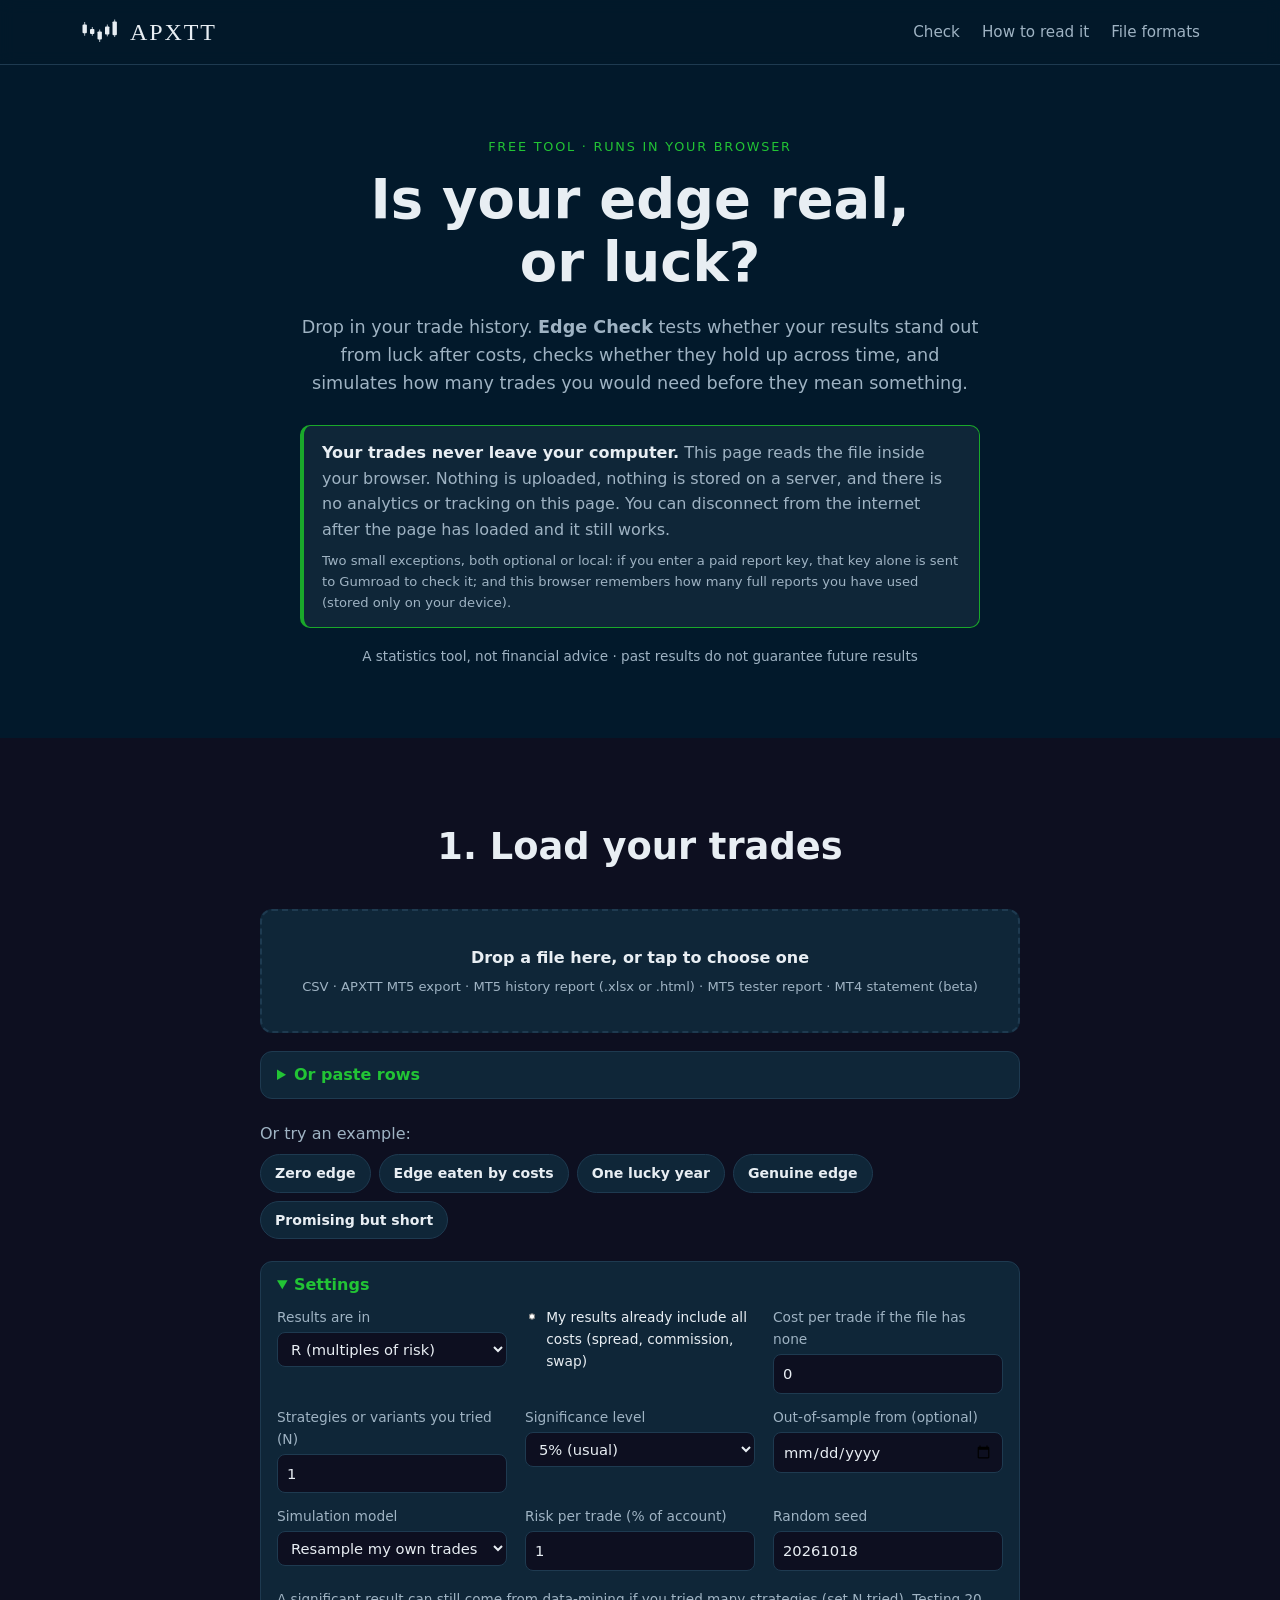
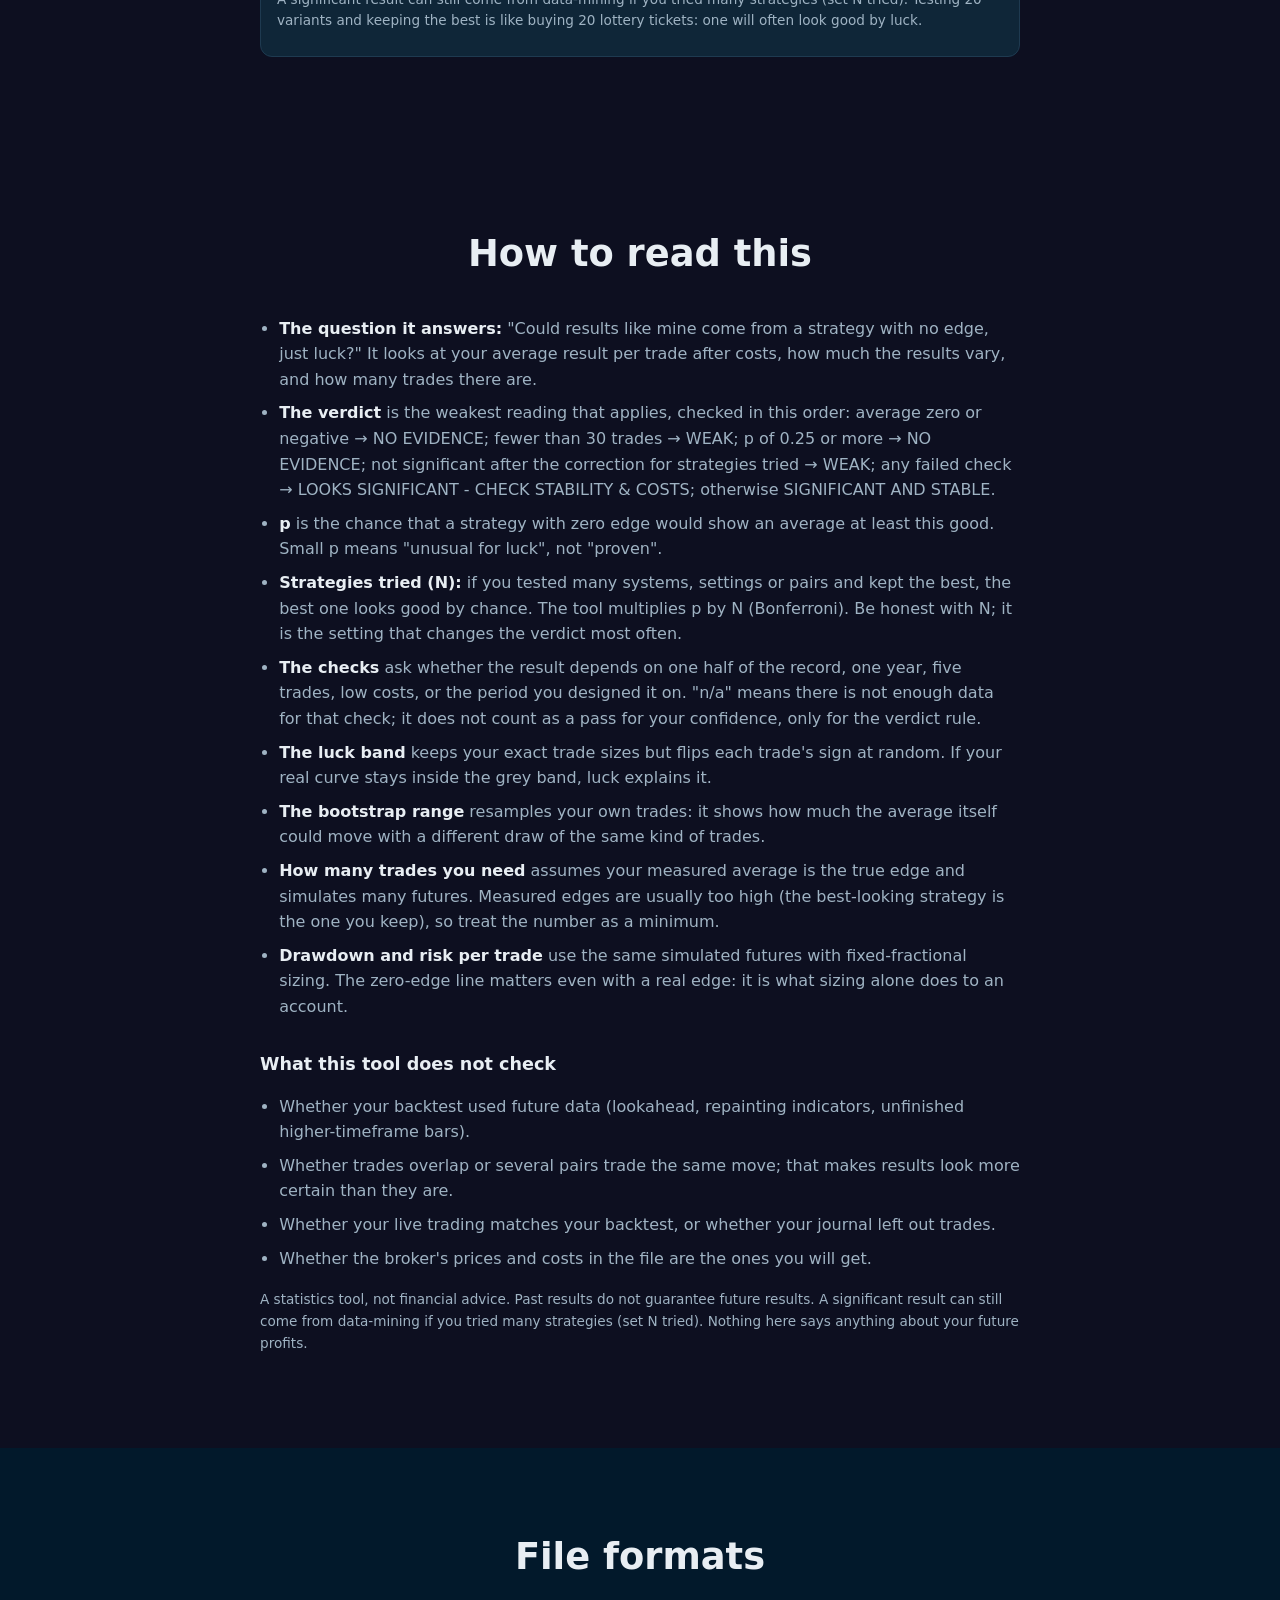
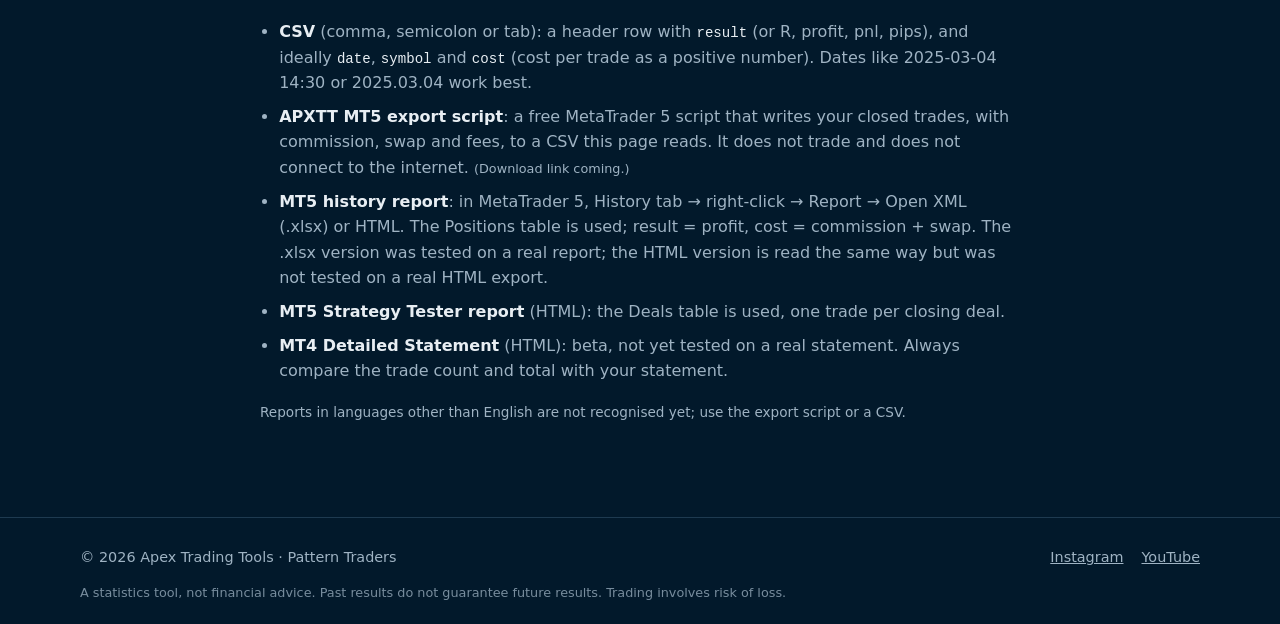
==== edge-check.html @ 0b35ae96 "Edge Check page (launch phase: free + email) Co-Authored-By: Claude Opus 5.5 <noreply@anthropic.com>" ====
<!doctype html>
<html lang="en">
<head>
<meta charset="utf-8">
<meta name="viewport" content="width=device-width, initial-scale=1">
<title>Edge Check: is your trading edge real, or luck? (free, runs in your browser) | APXTT</title>
<meta name="description" content="Drop your MT5/MT4 trade history or a CSV. Edge Check tests whether your results stand out from luck, checks stability and costs, and simulates how many trades you need. Runs in your browser; nothing is uploaded.">
<meta property="og:type" content="website">
<meta property="og:title" content="Is your edge real, or luck?">
<meta property="og:description" content="Free statistics check for your trade history. Runs in your browser; nothing is uploaded.">
<meta property="og:url" content="https://smatyi111.github.io/apextradingtools/edge-check.html">
<link rel="stylesheet" href="styles.css?v=20261018a">
</head>
<body>

<header class="nav">
  <div class="wrap nav-inner">
    <a class="brand" href="index.html" aria-label="APXTT home">
      <svg class="brand-mark" viewBox="0 0 64 40" aria-hidden="true">
        <g fill="currentColor">
          <rect x="4" y="8" width="7" height="14" rx="1.5"/><rect x="7" y="4" width="1.2" height="22"/>
          <rect x="16" y="15" width="7" height="8" rx="1.5"/><rect x="19" y="12" width="1.2" height="14"/>
          <rect x="28" y="19" width="7" height="13" rx="1.5"/><rect x="31" y="16" width="1.2" height="20"/>
          <rect x="40" y="11" width="7" height="13" rx="1.5"/><rect x="43" y="8" width="1.2" height="19"/>
          <rect x="52" y="3" width="7" height="22" rx="1.5"/><rect x="55" y="0" width="1.2" height="28"/>
        </g>
      </svg>
      <span class="brand-text">APXTT</span>
    </a>
    <nav>
      <a href="#check">Check</a>
      <a href="#read">How to read it</a>
      <a href="#formats">File formats</a>
    </nav>
  </div>
</header>

<main>
<section class="hero ec-hero">
  <div class="wrap hero-inner">
    <p class="eyebrow">Free tool &middot; runs in your browser</p>
    <h1>Is your edge real,<br>or luck?</h1>
    <p class="lead">Drop in your trade history. <strong>Edge Check</strong> tests whether your results stand out from luck after
      costs, checks whether they hold up across time, and simulates how many trades you would need before they mean something.</p>
    <div class="ec-privacy" role="note">
      <strong>Your trades never leave your computer.</strong> This page reads the file inside your browser. Nothing is
      uploaded, nothing is stored on a server, and there is no analytics or tracking on this page. You can disconnect from
      the internet after the page has loaded and it still works.
      <span class="ec-privacy-small">Two small exceptions, both optional or local: if you enter a paid report key, that key alone is
      sent to Gumroad to check it; and this browser remembers how many full reports you have used (stored only on your device).</span>
    </div>
    <p class="fine">A statistics tool, not financial advice &middot; past results do not guarantee future results</p>
  </div>
</section>

<section id="check" class="section">
  <div class="wrap narrow">
    <h2>1. Load your trades</h2>
    <label id="ec-drop" class="ec-drop" for="ec-file">
      <input id="ec-file" type="file" accept=".csv,.txt,.htm,.html,.xlsx,text/csv,text/html">
      <span class="ec-drop-main">Drop a file here, or tap to choose one</span>
      <span class="ec-drop-sub">CSV &middot; APXTT MT5 export &middot; MT5 history report (.xlsx or .html) &middot; MT5 tester report &middot; MT4 statement (beta)</span>
    </label>
    <details class="tech ec-paste-box">
      <summary>Or paste rows</summary>
      <p class="fine">Header row with at least a result column, for example <code>date,symbol,result,cost</code>. One trade per line.</p>
      <textarea id="ec-paste" rows="6" spellcheck="false" placeholder="date,symbol,result,cost&#10;2025-03-04 10:15,EURUSD,1.8,0.05&#10;2025-03-05 14:02,GBPUSD,-1,0.05"></textarea>
      <p><button type="button" id="ec-paste-go" class="btn btn-ghost">Check pasted rows</button></p>
    </details>
    <p class="ec-or">Or try an example:</p>
    <div id="ec-examples" class="ec-examples"></div>
    <p id="ec-ex-blurb" class="fine"></p>
    <p id="ec-load-msg" class="ec-load-msg" role="status"></p>

    <details class="tech ec-settings" open>
      <summary>Settings</summary>
      <div class="ec-grid">
        <label>Results are in
          <select id="ec-unit"><option value="R">R (multiples of risk)</option><option value="money">account currency</option><option value="pips">pips</option></select></label>
        <label class="ec-check"><input type="checkbox" id="ec-incl"> My results already include all costs (spread, commission, swap)</label>
        <label>Cost per trade if the file has none
          <input id="ec-defcost" type="number" step="any" value="0"></label>
        <label>Strategies or variants you tried (N)
          <input id="ec-ntried" type="number" min="1" step="1" value="1"></label>
        <label>Significance level
          <select id="ec-alpha"><option value="0.05">5% (usual)</option><option value="0.01">1% (strict)</option><option value="0.1">10% (loose)</option></select></label>
        <label>Out-of-sample from (optional)
          <input id="ec-oos" type="date"></label>
        <label>Simulation model
          <select id="ec-model"><option value="empirical">Resample my own trades</option><option value="normal">Normal (average and spread)</option><option value="winloss">Fixed win / loss sizes</option></select></label>
        <label>Risk per trade (% of account)
          <input id="ec-risk" type="number" min="0.05" max="10" step="0.05" value="1"></label>
        <label>Random seed
          <input id="ec-seed" type="number" min="0" step="1" value="20261018"></label>
      </div>
      <p class="fine">A significant result can still come from data-mining if you tried many strategies (set N tried).
        Testing 20 variants and keeping the best is like buying 20 lottery tickets: one will often look good by luck.</p>
    </details>
  </div>
</section>

<section id="ec-results" class="section section-alt" hidden>
  <div class="wrap narrow">
    <h2>2. The result</h2>
    <div id="ec-verdict" class="ec-verdict" aria-live="polite"></div>
    <div class="table-wrap"><table class="compare ec-stats"><tbody id="ec-stats"></tbody></table></div>

    <h3>Checks</h3>
    <ul id="ec-checks" class="ec-checks"></ul>

    <h3>Luck band: your trades vs the same trades with no edge</h3>
    <div class="ec-canvas"><canvas id="ec-band" role="img" aria-label="Your cumulative result compared with random-sign versions of the same trades"></canvas></div>
    <p id="ec-band-note" class="fine"></p>
    <p id="ec-seed-out" class="fine"></p>

    <h2 class="ec-h2-sub">3. What it would take</h2>
    <div id="ec-lock" class="ec-lock" hidden></div>
    <div id="ec-full" hidden>
      <p id="ec-quota" class="fine"></p>
      <h3>How many trades you need</h3>
      <div id="ec-fwd"></div>
      <h3>Edge or no edge, don't get blown up</h3>
      <p class="fine">Manage your risk based on real structure: the same simulated futures, now as an account balance.</p>
      <div id="ec-risk-out"></div>
    </div>
  </div>
</section>

<section id="read" class="section">
  <div class="wrap narrow">
    <h2>How to read this</h2>
    <ul class="steps">
      <li><strong>The question it answers:</strong> "Could results like mine come from a strategy with no edge, just luck?" It looks at your
        average result per trade after costs, how much the results vary, and how many trades there are.</li>
      <li><strong>The verdict</strong> is the weakest reading that applies, checked in this order: average zero or negative &rarr; NO EVIDENCE;
        fewer than 30 trades &rarr; WEAK; p of 0.25 or more &rarr; NO EVIDENCE; not significant after the correction for strategies tried &rarr; WEAK;
        any failed check &rarr; LOOKS SIGNIFICANT - CHECK STABILITY &amp; COSTS; otherwise SIGNIFICANT AND STABLE.</li>
      <li><strong>p</strong> is the chance that a strategy with zero edge would show an average at least this good. Small p means "unusual for luck", not "proven".</li>
      <li><strong>Strategies tried (N):</strong> if you tested many systems, settings or pairs and kept the best, the best one looks good by chance.
        The tool multiplies p by N (Bonferroni). Be honest with N; it is the setting that changes the verdict most often.</li>
      <li><strong>The checks</strong> ask whether the result depends on one half of the record, one year, five trades, low costs, or the period you designed it on.
        "n/a" means there is not enough data for that check; it does not count as a pass for your confidence, only for the verdict rule.</li>
      <li><strong>The luck band</strong> keeps your exact trade sizes but flips each trade's sign at random. If your real curve stays inside the grey band, luck explains it.</li>
      <li><strong>The bootstrap range</strong> resamples your own trades: it shows how much the average itself could move with a different draw of the same kind of trades.</li>
      <li><strong>How many trades you need</strong> assumes your measured average is the true edge and simulates many futures. Measured edges are usually
        too high (the best-looking strategy is the one you keep), so treat the number as a minimum.</li>
      <li><strong>Drawdown and risk per trade</strong> use the same simulated futures with fixed-fractional sizing. The zero-edge line matters even with a real
        edge: it is what sizing alone does to an account.</li>
    </ul>
    <h3>What this tool does not check</h3>
    <ul class="steps">
      <li>Whether your backtest used future data (lookahead, repainting indicators, unfinished higher-timeframe bars).</li>
      <li>Whether trades overlap or several pairs trade the same move; that makes results look more certain than they are.</li>
      <li>Whether your live trading matches your backtest, or whether your journal left out trades.</li>
      <li>Whether the broker's prices and costs in the file are the ones you will get.</li>
    </ul>
    <p class="fine">A statistics tool, not financial advice. Past results do not guarantee future results. A significant result can still come from data-mining
      if you tried many strategies (set N tried). Nothing here says anything about your future profits.</p>
  </div>
</section>

<section id="formats" class="section section-alt">
  <div class="wrap narrow">
    <h2>File formats</h2>
    <ul class="steps">
      <li><strong>CSV</strong> (comma, semicolon or tab): a header row with <code>result</code> (or R, profit, pnl, pips), and ideally <code>date</code>, <code>symbol</code> and
        <code>cost</code> (cost per trade as a positive number). Dates like 2025-03-04 14:30 or 2025.03.04 work best.</li>
      <li><strong>APXTT MT5 export script</strong>: a free MetaTrader 5 script that writes your closed trades, with commission, swap and fees, to a CSV this page reads.
        It does not trade and does not connect to the internet. <span class="live-sub">(Download link coming.)</span></li>
      <li><strong>MT5 history report</strong>: in MetaTrader 5, History tab &rarr; right-click &rarr; Report &rarr; Open XML (.xlsx) or HTML. The Positions table is used;
        result = profit, cost = commission + swap. The .xlsx version was tested on a real report; the HTML version is read the same way but was not tested on a real HTML export.</li>
      <li><strong>MT5 Strategy Tester report</strong> (HTML): the Deals table is used, one trade per closing deal.</li>
      <li><strong>MT4 Detailed Statement</strong> (HTML): beta, not yet tested on a real statement. Always compare the trade count and total with your statement.</li>
    </ul>
    <p class="fine">Reports in languages other than English are not recognised yet; use the export script or a CSV.</p>
  </div>
</section>
</main>

<footer class="footer">
  <div class="wrap footer-inner">
    <span>&copy; 2026 Apex Trading Tools &middot; Pattern Traders</span>
    <span class="social">
      <a href="https://www.instagram.com/apextradingtools/" rel="noopener">Instagram</a>
      <a href="https://www.youtube.com/@ApexTradingTools" rel="noopener">YouTube</a>
    </span>
  </div>
  <p class="wrap disclaimer">A statistics tool, not financial advice. Past results do not guarantee future results. Trading involves risk of loss.</p>
</footer>
<script src="js/edge-check-examples.js?v=20261018a"></script>
<script src="js/edge-check.js?v=20261018a"></script>
</body>
</html>
---- styles.css ----
/* Brand colours taken from the 2024 apextradingtools.com page */
:root {
  --navy: #02192b;
  --ink: #0d0f20;
  --panel: #0f2638;
  --line: #1e3a50;
  --green: #1aa82a;
  --green-hi: #22c435;
  --red: #c0392b;
  --text: #e8eef3;
  --muted: #9fb3c3;
  --radius: 12px;
}

* { box-sizing: border-box; }
html { scroll-behavior: smooth; }
body {
  margin: 0;
  font-family: "Inter", "Segoe UI", Roboto, system-ui, sans-serif;
  background: var(--ink);
  color: var(--text);
  line-height: 1.6;
}
img { max-width: 100%; height: auto; display: block; }
a { color: var(--green-hi); }

.wrap { width: min(1120px, 92vw); margin: 0 auto; }
.narrow { width: min(760px, 92vw); }

/* nav */
.nav {
  position: sticky; top: 0; z-index: 10;
  background: rgba(2, 25, 43, 0.92);
  backdrop-filter: blur(8px);
  border-bottom: 1px solid var(--line);
}
.nav-inner { display: flex; align-items: center; justify-content: space-between; height: 64px; }
.brand { display: flex; align-items: center; gap: 10px; color: var(--text); text-decoration: none; }
.brand-mark { width: 40px; height: 26px; color: var(--text); }
.brand-text { font-family: Georgia, "Times New Roman", serif; font-size: 1.5rem; letter-spacing: 0.08em; }
.nav nav { display: flex; gap: 22px; }
.nav nav a { color: var(--muted); text-decoration: none; font-size: 0.95rem; }
.nav nav a:hover { color: var(--text); }

/* hero */
.hero {
  background: var(--navy);
  padding: 72px 0 0;
  text-align: center;
  overflow: hidden;
}
.eyebrow { color: var(--green-hi); letter-spacing: 0.14em; text-transform: uppercase; font-size: 0.8rem; margin: 0 0 12px; }
h1 { font-size: clamp(2rem, 5vw, 3.4rem); line-height: 1.15; margin: 0 0 18px; }
.lead { color: var(--muted); font-size: 1.1rem; max-width: 680px; margin: 0 auto 28px; }
.cta-row { display: flex; gap: 14px; justify-content: center; flex-wrap: wrap; }
.fine { color: var(--muted); font-size: 0.85rem; margin-top: 18px; }
.hero-img { margin: 40px auto 0; width: min(1400px, 100%); }

/* buttons */
.btn {
  display: inline-block; padding: 12px 24px; border-radius: 999px;
  font-weight: 600; text-decoration: none; transition: transform .15s, background .15s;
}
.btn:hover { transform: translateY(-1px); }
.btn-green { background: var(--green); color: #fff; }
.btn-green:hover { background: var(--green-hi); }
.btn-ghost { border: 1px solid var(--green); color: var(--text); }
.btn-ghost:hover { background: rgba(26, 168, 42, 0.12); }

/* sections */
.section { padding: 80px 0; }
.section-alt { background: var(--navy); }
h2 { font-size: clamp(1.6rem, 3.5vw, 2.3rem); margin: 0 0 32px; text-align: center; }
.section p { color: var(--muted); }

/* product cards */
.cards { display: grid; grid-template-columns: repeat(auto-fit, minmax(280px, 1fr)); gap: 24px; }
.card {
  background: var(--panel); border: 1px solid var(--line); border-radius: var(--radius);
  overflow: hidden; display: flex; flex-direction: column;
}
.card img { aspect-ratio: 1 / 1; object-fit: cover; }
.card-body { padding: 22px; display: flex; flex-direction: column; gap: 6px; flex: 1; }
.card-body h3 { margin: 0; font-size: 1.25rem; }
.card-body p { margin: 0; }
.card-body .btn { margin-top: auto; align-self: flex-start; }
.price { font-size: 1.6rem; font-weight: 700; color: var(--text) !important; margin: 10px 0 14px !important; }
.price span { font-size: 0.9rem; font-weight: 400; color: var(--muted); }
.card-featured { border-color: var(--green); box-shadow: 0 0 0 1px var(--green), 0 20px 40px rgba(0, 0, 0, 0.35); }

/* comparison table */
.table-wrap { overflow-x: auto; }
.compare { width: 100%; border-collapse: collapse; background: var(--panel); border-radius: var(--radius); overflow: hidden; }
.compare th, .compare td { padding: 14px 18px; border-bottom: 1px solid var(--line); text-align: center; }
.compare th[scope="row"] { text-align: left; font-weight: 400; color: var(--text); }
.compare thead th { background: #13344a; font-size: 1rem; }
.compare .yes { color: var(--green-hi); font-weight: 700; }
.compare .no { color: var(--red); }
.compare .price-row th, .compare .price-row td { font-weight: 700; border-bottom: 0; }

/* requirements + setup */
.req { font-size: 0.85rem; border-left: 3px solid var(--green); padding-left: 10px; margin-top: 8px !important; }
.req a { color: var(--green-hi); }
#setup h3 { margin: 28px 0 8px; font-size: 1.1rem; }
.steps { color: var(--muted); padding-left: 1.2rem; }
.steps li { margin-bottom: 8px; }
.steps strong { color: var(--text); }

/* video */
.video { position: relative; aspect-ratio: 16 / 9; border-radius: var(--radius); overflow: hidden; border: 1px solid var(--line); }
.video iframe { position: absolute; inset: 0; width: 100%; height: 100%; border: 0; }

/* footer */
.footer { background: var(--navy); border-top: 1px solid var(--line); padding: 28px 0 20px; color: var(--muted); font-size: 0.9rem; }
.footer-inner { display: flex; justify-content: space-between; flex-wrap: wrap; gap: 12px; }
.social { display: flex; gap: 18px; }
.social a { color: var(--muted); }
.disclaimer { font-size: 0.8rem; opacity: 0.75; margin-top: 14px; }

/* short sections read better centred; long text stays left-aligned */
#contact .wrap { text-align: center; }

@media (max-width: 640px) {
  .footer-inner { flex-direction: column; align-items: center; text-align: center; }
  .disclaimer { text-align: center; }
  .nav-inner { flex-direction: column; height: auto; padding: 10px 0 8px; gap: 6px; }
  .nav nav { gap: 16px; flex-wrap: wrap; justify-content: center; }
  .nav nav a { white-space: nowrap; font-size: 0.9rem; }
  .nav nav a:nth-child(n+4) { display: none; }
  .section { padding: 56px 0; }
}

/* ---------------------------------------------------------------- NFP replay (news-volatility.html) */
.rp { margin: 40px auto 0; width: min(920px, 94vw); text-align: left; }
.rp-head { display: flex; justify-content: space-between; align-items: center; gap: 8px 10px; flex-wrap: wrap; margin-bottom: 8px; font-size: 0.82rem; }
.rp-tag { color: var(--text); border: 1px solid var(--line); background: var(--ink); border-radius: 999px; padding: 3px 12px; }
.rp-sym { color: var(--muted); letter-spacing: 0.06em; }
.rp-stage { position: relative; aspect-ratio: 16 / 9; background: var(--navy); border: 1px solid var(--line); border-radius: var(--radius); overflow: hidden; }
.rp-stage canvas { position: absolute; inset: 0; width: 100%; height: 100%; display: none; }
.rp-fallback { width: 100%; height: 100%; object-fit: contain; }
.rp-ready .rp-stage canvas { display: block; }
.rp-ready .rp-fallback { visibility: hidden; }
.rp-clock, .rp-badge, .rp-card { display: none; }
.rp-ready .rp-clock, .rp-ready .rp-badge, .rp-ready .rp-card { display: block; }
.rp-clock { position: absolute; top: 12px; left: 12px; font-size: 0.85rem; color: var(--muted); background: rgba(13, 15, 32, 0.8);
  border: 1px solid var(--line); border-radius: 8px; padding: 4px 10px; font-variant-numeric: tabular-nums; white-space: nowrap; }
.rp-clock b { color: var(--text); font-size: 1.15rem; margin: 0 4px; }
.rp-badge { position: absolute; top: 12px; right: 12px; font-weight: 700; font-size: 0.95rem; padding: 6px 14px; border-radius: 999px;
  border: 1.5px solid #f5a623; color: #f5a623; background: rgba(13, 15, 32, 0.85); font-variant-numeric: tabular-nums; white-space: nowrap; }
.rp-badge.now { background: #f5a623; color: var(--ink); animation: rp-pulse 0.9s ease-in-out infinite; }
.rp-badge.post { opacity: 0.85; }
@keyframes rp-pulse { 0%, 100% { box-shadow: 0 0 0 0 rgba(245, 166, 35, 0.7); transform: scale(1); }
  50% { box-shadow: 0 0 0 10px rgba(245, 166, 35, 0); transform: scale(1.06); } }
.rp-card { position: absolute; left: 50%; top: 10px; transform: translate(-50%, -10px); opacity: 0; transition: opacity .6s, transform .6s;
  background: rgba(2, 25, 43, 0.97); border: 1px solid var(--green); border-radius: 12px; padding: 10px 18px; text-align: center;
  box-shadow: 0 12px 30px rgba(0, 0, 0, 0.45); pointer-events: none; width: max-content; max-width: 92%; }
.rp-card.show { opacity: 1; transform: translate(-50%, 0); }
.rp-clock, .rp-badge { transition: opacity .4s; }
@media (max-width: 640px) { .rp-done .rp-clock, .rp-done .rp-badge { opacity: 0; } }
.rp-card strong { display: block; font-size: 1.05rem; color: var(--text); }
.rp-card span { display: block; font-size: 0.85rem; color: var(--green-hi); }
.rp-controls { display: none; align-items: center; gap: 8px; margin-top: 10px; }
.rp-ready .rp-controls { display: flex; }
.rp-controls button { font: inherit; font-size: 0.85rem; font-weight: 600; color: var(--text); background: var(--panel);
  border: 1px solid var(--line); border-radius: 999px; padding: 6px 14px; cursor: pointer; min-width: 64px; }
.rp-controls button:hover { border-color: var(--green); }
.rp-controls button:focus-visible { outline: 2px solid var(--green-hi); outline-offset: 2px; }
.rp-progress { flex: 1; height: 3px; background: var(--line); border-radius: 2px; overflow: hidden; }
.rp-progress i { display: block; height: 100%; background: var(--green); transform-origin: left; transform: scaleX(0); }
.rp-panel { display: none; margin-top: 10px; background: var(--navy); border: 1px solid var(--green); padding: 10px 12px 8px;
  font-family: "Segoe UI", system-ui, sans-serif; font-size: 0.8rem; line-height: 1.35; }
.rp-ready .rp-panel { display: block; }
.rp-panel p { margin: 0; white-space: pre-wrap; color: var(--text); }
.rp-panel .pl-1 { color: var(--green-hi); font-weight: 600; }
.rp-panel .pl-3, .rp-panel .pl-5, .rp-panel .pl-s { color: var(--muted); }
.rp-panel .pl-s { font-size: 0.72rem; }
.rp-panel .pl-4 { font-weight: 600; margin: 2px 0; }
.rp-panel .pl-4.red { color: #ff5a4f; }
.rp-panel .pl-4.amber { color: #f5a623; }
.rp-panel .pl-5 { margin-bottom: 6px; }
.pl-hist { display: flex; align-items: flex-end; gap: 2px; height: 40px; margin-top: 8px; }
.pl-hist i { flex: 1; background: var(--green); height: 10%; transition: height .4s; }
.pl-hist i.ev { background: #f5a623; }
.rp figcaption { color: var(--muted); font-size: 0.8rem; margin-top: 10px; }
.reel { display: flex; flex-direction: column; align-items: center; padding: 36px 0 48px; }
.reel-video { width: min(300px, 70vw); height: auto; aspect-ratio: 9 / 16; border-radius: var(--radius); border: 1px solid var(--line); background: var(--ink); }
.reel .fine { max-width: 420px; }
@media (max-width: 640px) {
  .rp-stage { aspect-ratio: 1 / 1; }
  .rp-clock { top: 8px; left: 8px; font-size: 0.72rem; padding: 3px 7px; }
  .rp-clock b { font-size: 0.98rem; margin: 0 2px; }
  .rp-clock-day { display: none; }
  .rp-badge { top: 8px; right: 8px; font-size: 0.8rem; padding: 4px 10px; }
  .rp-card { top: 6px; left: 6px; right: 6px; width: auto; max-width: none; transform: translateY(-10px); padding: 8px 10px; }
  .rp-card.show { transform: none; }
  .rp-card strong { font-size: 0.9rem; }
  .rp-panel { font-size: 0.7rem; padding: 8px 9px 6px; }
  .rp-panel .pl-s { font-size: 0.64rem; }
}
@media (prefers-reduced-motion: reduce) {
  .rp-badge.now { animation: none; }
  .rp-card, .pl-hist i { transition: none; }
}

/* technical details (news-volatility.html) */
.tech { margin: 18px 0 8px; border: 1px solid var(--line); border-radius: var(--radius); padding: 10px 16px; background: var(--panel); }
.tech summary { cursor: pointer; font-weight: 600; color: var(--green-hi); }
.tech[open] summary { margin-bottom: 8px; }
.tech li { font-size: 0.92rem; }

/* ---------------------------------------------------------------- live scoreboard (news-volatility.html) */
.live-status { color: var(--text) !important; background: var(--panel); border: 1px solid var(--line); border-left: 3px solid var(--green);
  border-radius: 8px; padding: 12px 16px; }
.live-table th, .live-table td { padding: 10px 12px; font-variant-numeric: tabular-nums; }
.live-sub { color: var(--muted); font-size: 0.8rem; font-weight: 400; }
.live-ev { color: #f5a623; font-size: 0.75rem; text-transform: uppercase; letter-spacing: 0.04em; }
.live-select { font: inherit; color: var(--text); background: var(--panel); border: 1px solid var(--line); border-radius: 8px; padding: 6px 10px; margin-left: 8px; }
@media (max-width: 560px) { .live-table th, .live-table td { padding: 8px 6px; font-size: 0.85rem; } }

/* ---------------------------------------------------------------- Edge Check (edge-check.html) */
.ec-hero { padding-bottom: 56px; }
.ec-privacy { max-width: 680px; margin: 0 auto; text-align: left; background: var(--panel); border: 1px solid var(--green);
  border-left: 4px solid var(--green); border-radius: 10px; padding: 14px 18px; color: var(--muted); }
.ec-privacy strong { color: var(--text); }
.ec-drop { display: flex; flex-direction: column; align-items: center; gap: 6px; text-align: center; cursor: pointer;
  border: 2px dashed var(--line); border-radius: var(--radius); background: var(--panel); padding: 34px 16px; transition: border-color .15s, background .15s; }
.ec-drop:hover, .ec-drop.ec-over { border-color: var(--green); background: #12304a; }
.ec-drop input { position: absolute; width: 1px; height: 1px; opacity: 0; }
.ec-drop:focus-within { outline: 2px solid var(--green-hi); outline-offset: 2px; }
.ec-drop-main { font-weight: 600; color: var(--text); }
.ec-drop-sub { font-size: 0.82rem; color: var(--muted); }
.ec-paste-box textarea { width: 100%; font: 0.85rem/1.4 Consolas, "Courier New", monospace; color: var(--text); background: var(--ink);
  border: 1px solid var(--line); border-radius: 8px; padding: 10px; }
.ec-or { margin: 22px 0 8px; }
.ec-examples { display: flex; flex-wrap: wrap; gap: 8px; }
.ec-ex { font: inherit; font-size: 0.88rem; font-weight: 600; color: var(--text); background: var(--panel); border: 1px solid var(--line);
  border-radius: 999px; padding: 7px 14px; cursor: pointer; }
.ec-ex:hover { border-color: var(--green); }
.ec-ex[aria-pressed="true"] { background: var(--green); border-color: var(--green); color: #fff; }
.ec-ex:focus-visible, .ec-inline button:focus-visible { outline: 2px solid var(--green-hi); outline-offset: 2px; }
.ec-load-msg { color: var(--text) !important; overflow-wrap: anywhere; }
.ec-warn { color: #f5a623; font-size: 0.85rem; }
.ec-bad { color: #ff5a4f; }
.ec-settings { margin-top: 22px; }
.ec-grid { display: grid; grid-template-columns: repeat(auto-fit, minmax(220px, 1fr)); gap: 12px 18px; margin: 6px 0 4px; }
.ec-grid label { display: flex; flex-direction: column; gap: 4px; font-size: 0.86rem; color: var(--muted); }
.ec-grid input, .ec-grid select, .ec-inline input { font: inherit; font-size: 0.92rem; color: var(--text); background: var(--ink);
  border: 1px solid var(--line); border-radius: 8px; padding: 7px 9px; min-width: 0; }
.ec-grid label.ec-check { flex-direction: row; align-items: flex-start; gap: 8px; color: var(--text); }
.ec-grid label.ec-check input { margin-top: 4px; }
.ec-verdict { background: var(--panel); border: 1px solid var(--line); border-left: 6px solid var(--muted); border-radius: var(--radius); padding: 18px 20px; margin-bottom: 22px; }
.ec-verdict p { margin: 0 0 8px; color: var(--muted); }
.ec-verdict .ec-v-label { text-transform: uppercase; letter-spacing: 0.14em; font-size: 0.75rem; margin: 0; }
.ec-verdict .ec-v-word { font-size: clamp(1.35rem, 4.5vw, 2rem); font-weight: 800; line-height: 1.2; color: var(--text); margin: 4px 0 10px; overflow-wrap: anywhere; }
.ec-verdict .ec-v-reason { font-size: 0.88rem; margin: 0; }
.ec-v-no { border-left-color: #ff5a4f; } .ec-v-no .ec-v-word { color: #ff7b72; }
.ec-v-weak { border-left-color: #f5a623; } .ec-v-weak .ec-v-word { color: #f5a623; }
.ec-v-check { border-left-color: #f5d123; } .ec-v-check .ec-v-word { color: #f5d123; }
.ec-v-ok { border-left-color: var(--green-hi); } .ec-v-ok .ec-v-word { color: var(--green-hi); }
.ec-stats th[scope="row"] { font-size: 0.9rem; }
.ec-stats td { text-align: right; font-variant-numeric: tabular-nums; }
.ec-stats th, .ec-stats td { padding: 9px 14px; }
.ec-checks { list-style: none; padding: 0; margin: 0; display: grid; gap: 8px; }
.ec-checks li { display: flex; gap: 12px; align-items: flex-start; background: var(--panel); border: 1px solid var(--line); border-radius: 10px; padding: 10px 14px; overflow-wrap: anywhere; }
.ec-tag { flex: 0 0 auto; min-width: 46px; text-align: center; font-size: 0.72rem; font-weight: 800; letter-spacing: 0.06em; border-radius: 6px; padding: 3px 6px; margin-top: 2px; }
.ec-pass .ec-tag { background: rgba(34, 196, 53, 0.16); color: var(--green-hi); }
.ec-fail .ec-tag { background: rgba(255, 90, 79, 0.16); color: #ff7b72; }
.ec-na .ec-tag { background: rgba(159, 179, 195, 0.14); color: var(--muted); }
.ec-canvas { width: 100%; background: var(--ink); border: 1px solid var(--line); border-radius: 10px; overflow: hidden; }
.ec-canvas canvas { display: block; }
.section h3 { margin: 30px 0 10px; font-size: 1.1rem; }
.ec-h2-sub { margin-top: 56px; }
.ec-big { font-size: clamp(1.4rem, 4.5vw, 1.9rem); font-weight: 800; color: var(--text) !important; margin: 4px 0 8px; line-height: 1.25; }
.ec-big-sub { font-size: 0.9rem; font-weight: 400; color: var(--muted); }
.ec-lock { background: var(--panel); border: 1px solid var(--green); border-radius: var(--radius); padding: 20px; }
.ec-lock-value { color: var(--text) !important; font-size: 1.1rem; font-weight: 700; margin-top: 0; }
.ec-inline { display: flex; flex-wrap: wrap; gap: 8px; align-items: center; }
.ec-inline label { color: var(--muted); font-size: 0.9rem; }
.ec-inline input { flex: 1 1 200px; font-family: Consolas, "Courier New", monospace; }
.ec-inline .btn { padding: 8px 18px; font: inherit; font-weight: 600; cursor: pointer; background: transparent; }
code { font-family: Consolas, "Courier New", monospace; font-size: 0.88em; color: var(--text); }
@media (max-width: 560px) {
  .ec-stats th, .ec-stats td { padding: 8px 8px; font-size: 0.85rem; }
  .ec-verdict { padding: 14px 14px; }
  .ec-lock { padding: 14px; }
}
.ec-privacy-small { display: block; margin-top: 8px; font-size: 0.82rem; }
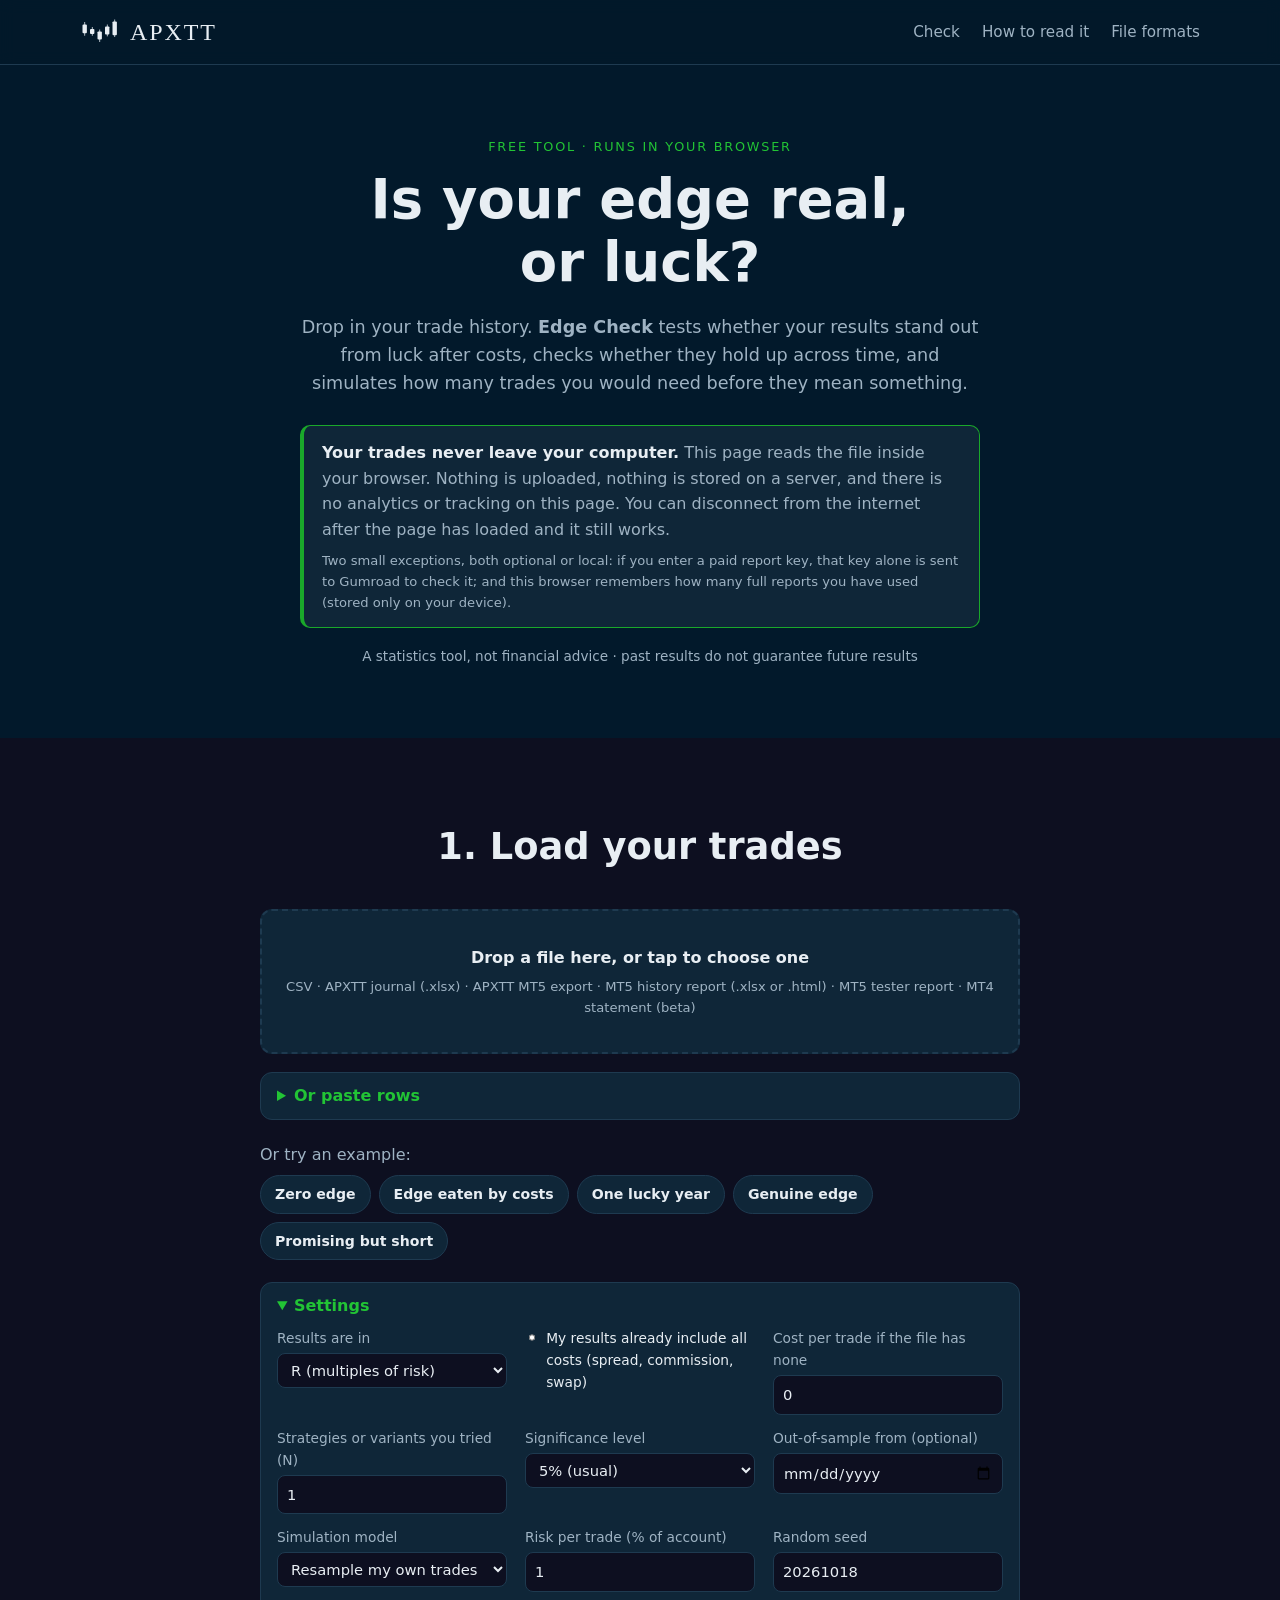
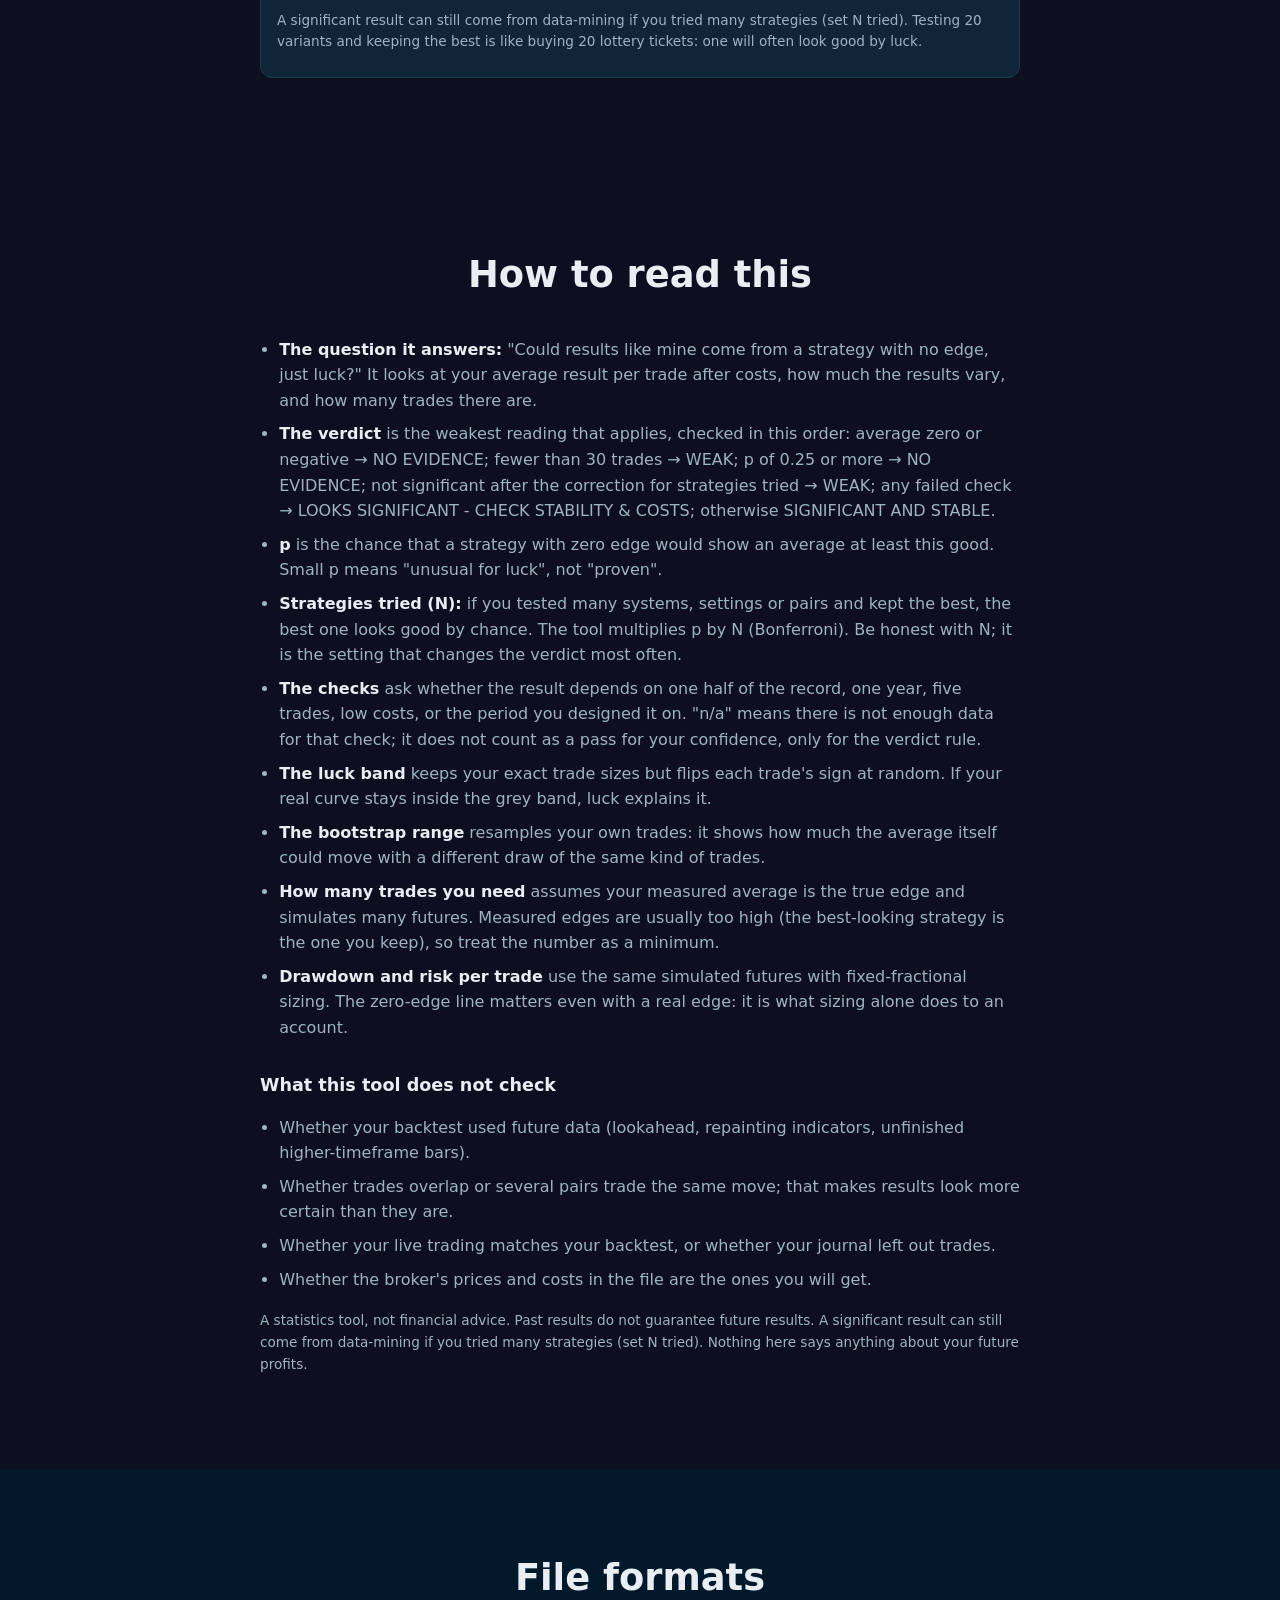
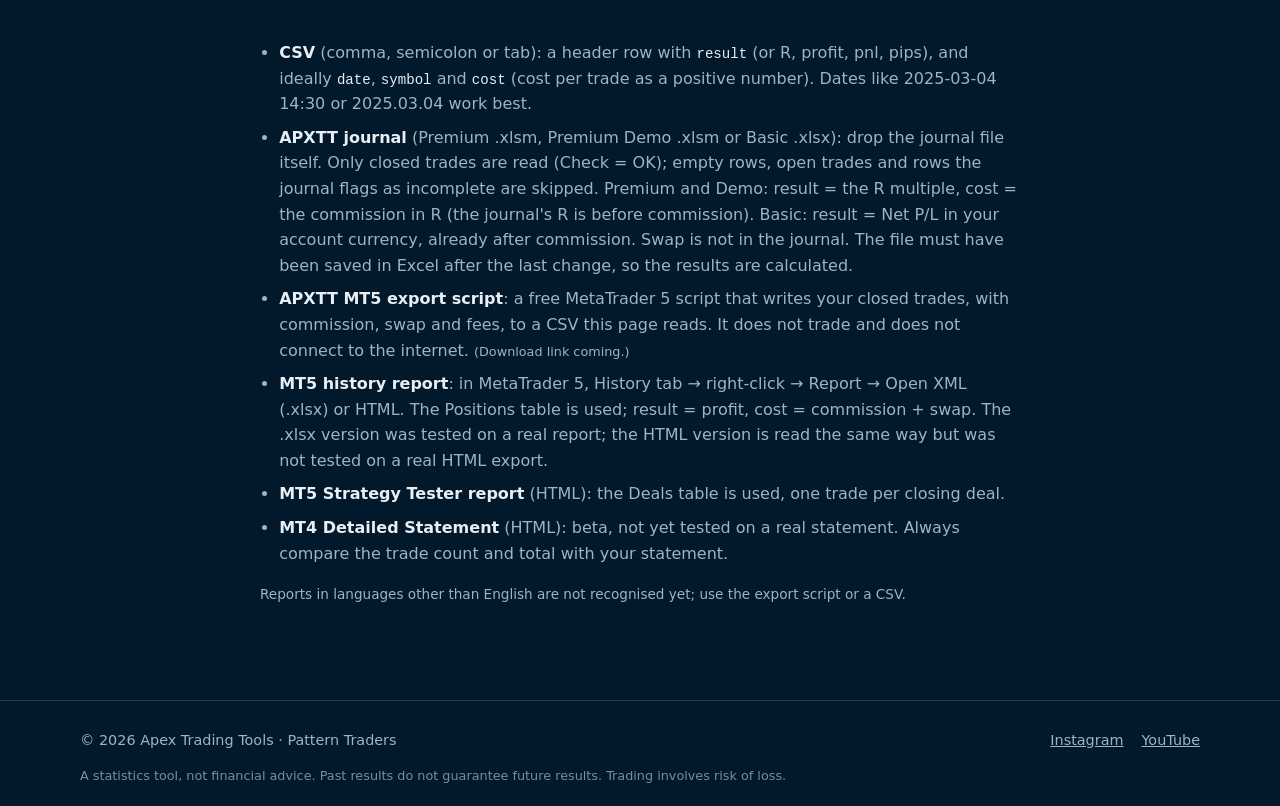
==== commit 66010344: "Edge Check reads the APXTT journal (.xlsx/.xlsm) Co-Authored-By: Claude Opus 5.5 <noreply@anthropic." ====
--- a/edge-check.html
+++ b/edge-check.html
@@ -4,7 +4,7 @@
 <meta charset="utf-8">
 <meta name="viewport" content="width=device-width, initial-scale=1">
 <title>Edge Check: is your trading edge real, or luck? (free, runs in your browser) | APXTT</title>
-<meta name="description" content="Drop your MT5/MT4 trade history or a CSV. Edge Check tests whether your results stand out from luck, checks stability and costs, and simulates how many trades you need. Runs in your browser; nothing is uploaded.">
+<meta name="description" content="Drop your MT5/MT4 trade history, your APXTT journal or a CSV. Edge Check tests whether your results stand out from luck, checks stability and costs, and simulates how many trades you need. Runs in your browser; nothing is uploaded.">
 <meta property="og:type" content="website">
 <meta property="og:title" content="Is your edge real, or luck?">
 <meta property="og:description" content="Free statistics check for your trade history. Runs in your browser; nothing is uploaded.">
@@ -57,9 +57,9 @@
   <div class="wrap narrow">
     <h2>1. Load your trades</h2>
     <label id="ec-drop" class="ec-drop" for="ec-file">
-      <input id="ec-file" type="file" accept=".csv,.txt,.htm,.html,.xlsx,text/csv,text/html">
+      <input id="ec-file" type="file" accept=".csv,.txt,.htm,.html,.xlsx,.xlsm,text/csv,text/html">
       <span class="ec-drop-main">Drop a file here, or tap to choose one</span>
-      <span class="ec-drop-sub">CSV &middot; APXTT MT5 export &middot; MT5 history report (.xlsx or .html) &middot; MT5 tester report &middot; MT4 statement (beta)</span>
+      <span class="ec-drop-sub">CSV &middot; APXTT journal (.xlsx) &middot; APXTT MT5 export &middot; MT5 history report (.xlsx or .html) &middot; MT5 tester report &middot; MT4 statement (beta)</span>
     </label>
     <details class="tech ec-paste-box">
       <summary>Or paste rows</summary>
@@ -165,6 +165,10 @@
     <ul class="steps">
       <li><strong>CSV</strong> (comma, semicolon or tab): a header row with <code>result</code> (or R, profit, pnl, pips), and ideally <code>date</code>, <code>symbol</code> and
         <code>cost</code> (cost per trade as a positive number). Dates like 2025-03-04 14:30 or 2025.03.04 work best.</li>
+      <li><strong>APXTT journal</strong> (Premium .xlsm, Premium Demo .xlsm or Basic .xlsx): drop the journal file itself. Only closed trades are read
+        (Check = OK); empty rows, open trades and rows the journal flags as incomplete are skipped. Premium and Demo: result = the R multiple, cost =
+        the commission in R (the journal's R is before commission). Basic: result = Net P/L in your account currency, already after commission.
+        Swap is not in the journal. The file must have been saved in Excel after the last change, so the results are calculated.</li>
       <li><strong>APXTT MT5 export script</strong>: a free MetaTrader 5 script that writes your closed trades, with commission, swap and fees, to a CSV this page reads.
         It does not trade and does not connect to the internet. <span class="live-sub">(Download link coming.)</span></li>
       <li><strong>MT5 history report</strong>: in MetaTrader 5, History tab &rarr; right-click &rarr; Report &rarr; Open XML (.xlsx) or HTML. The Positions table is used;
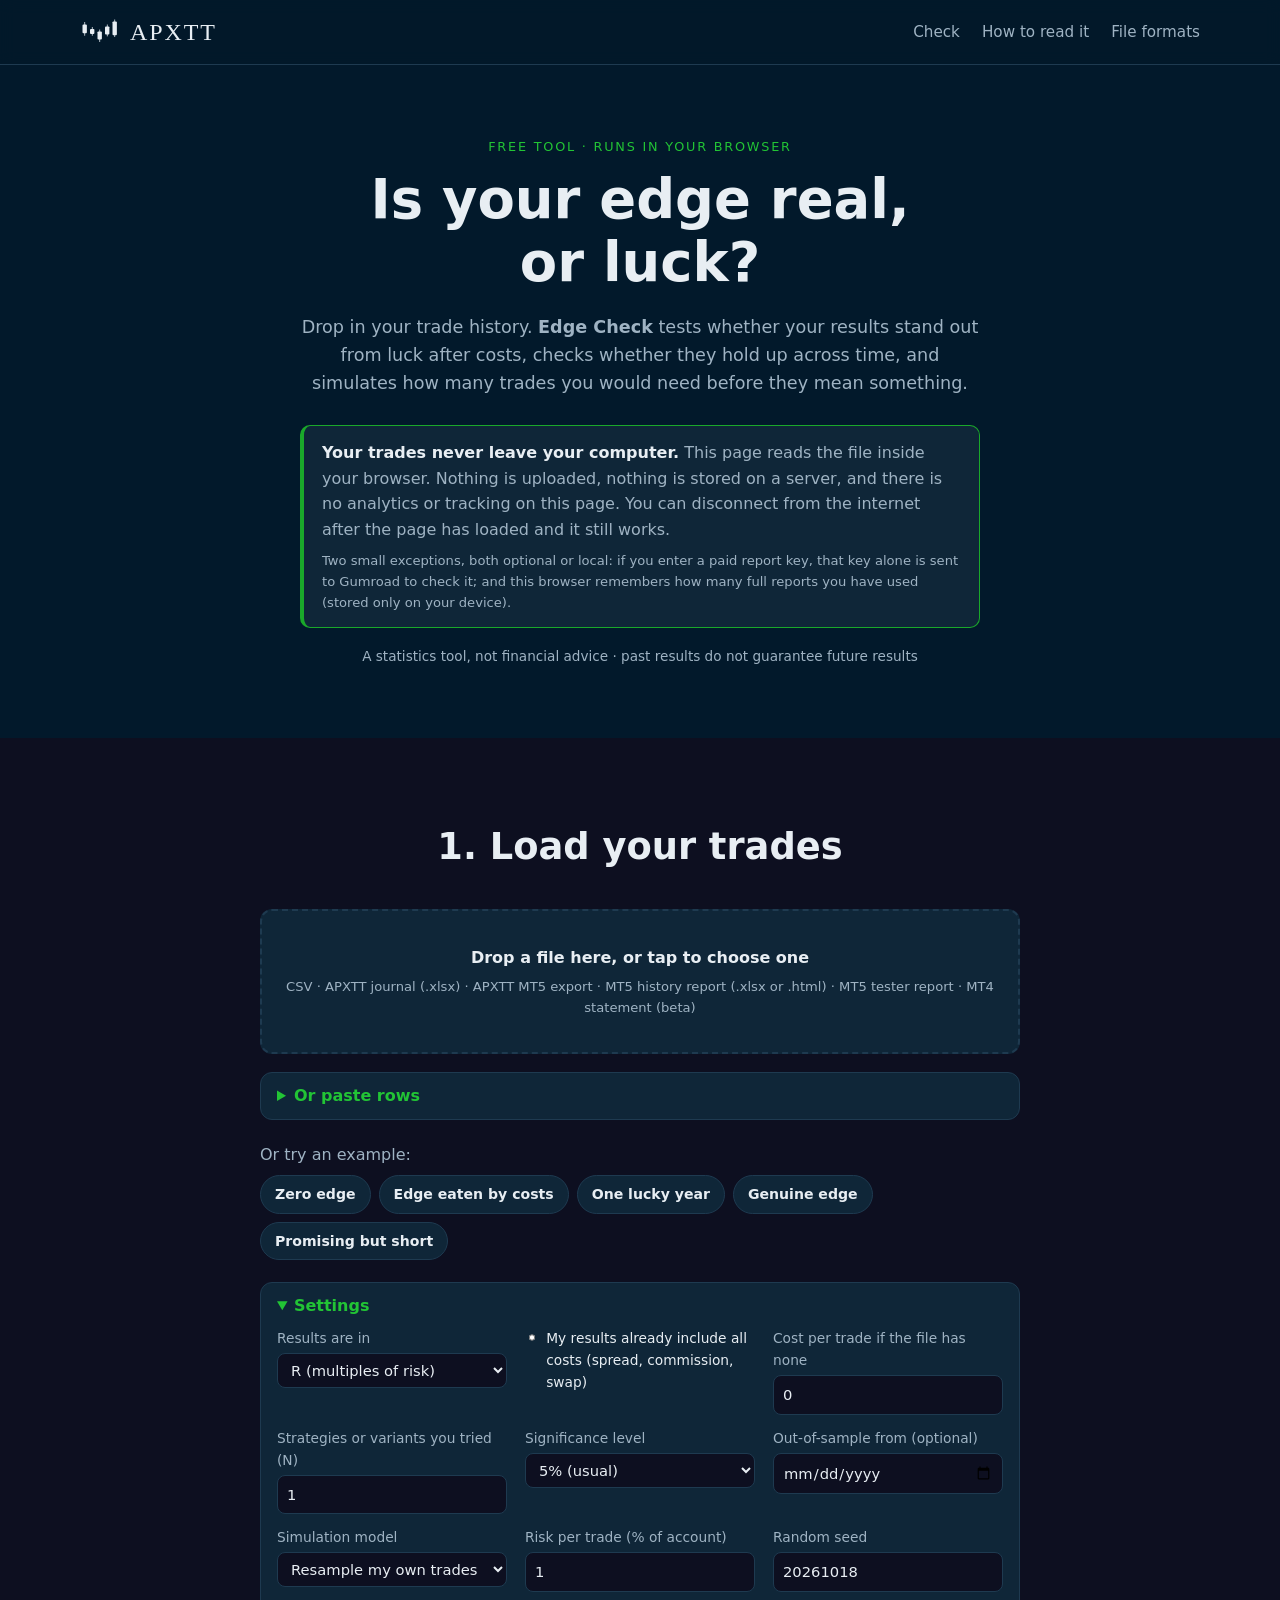
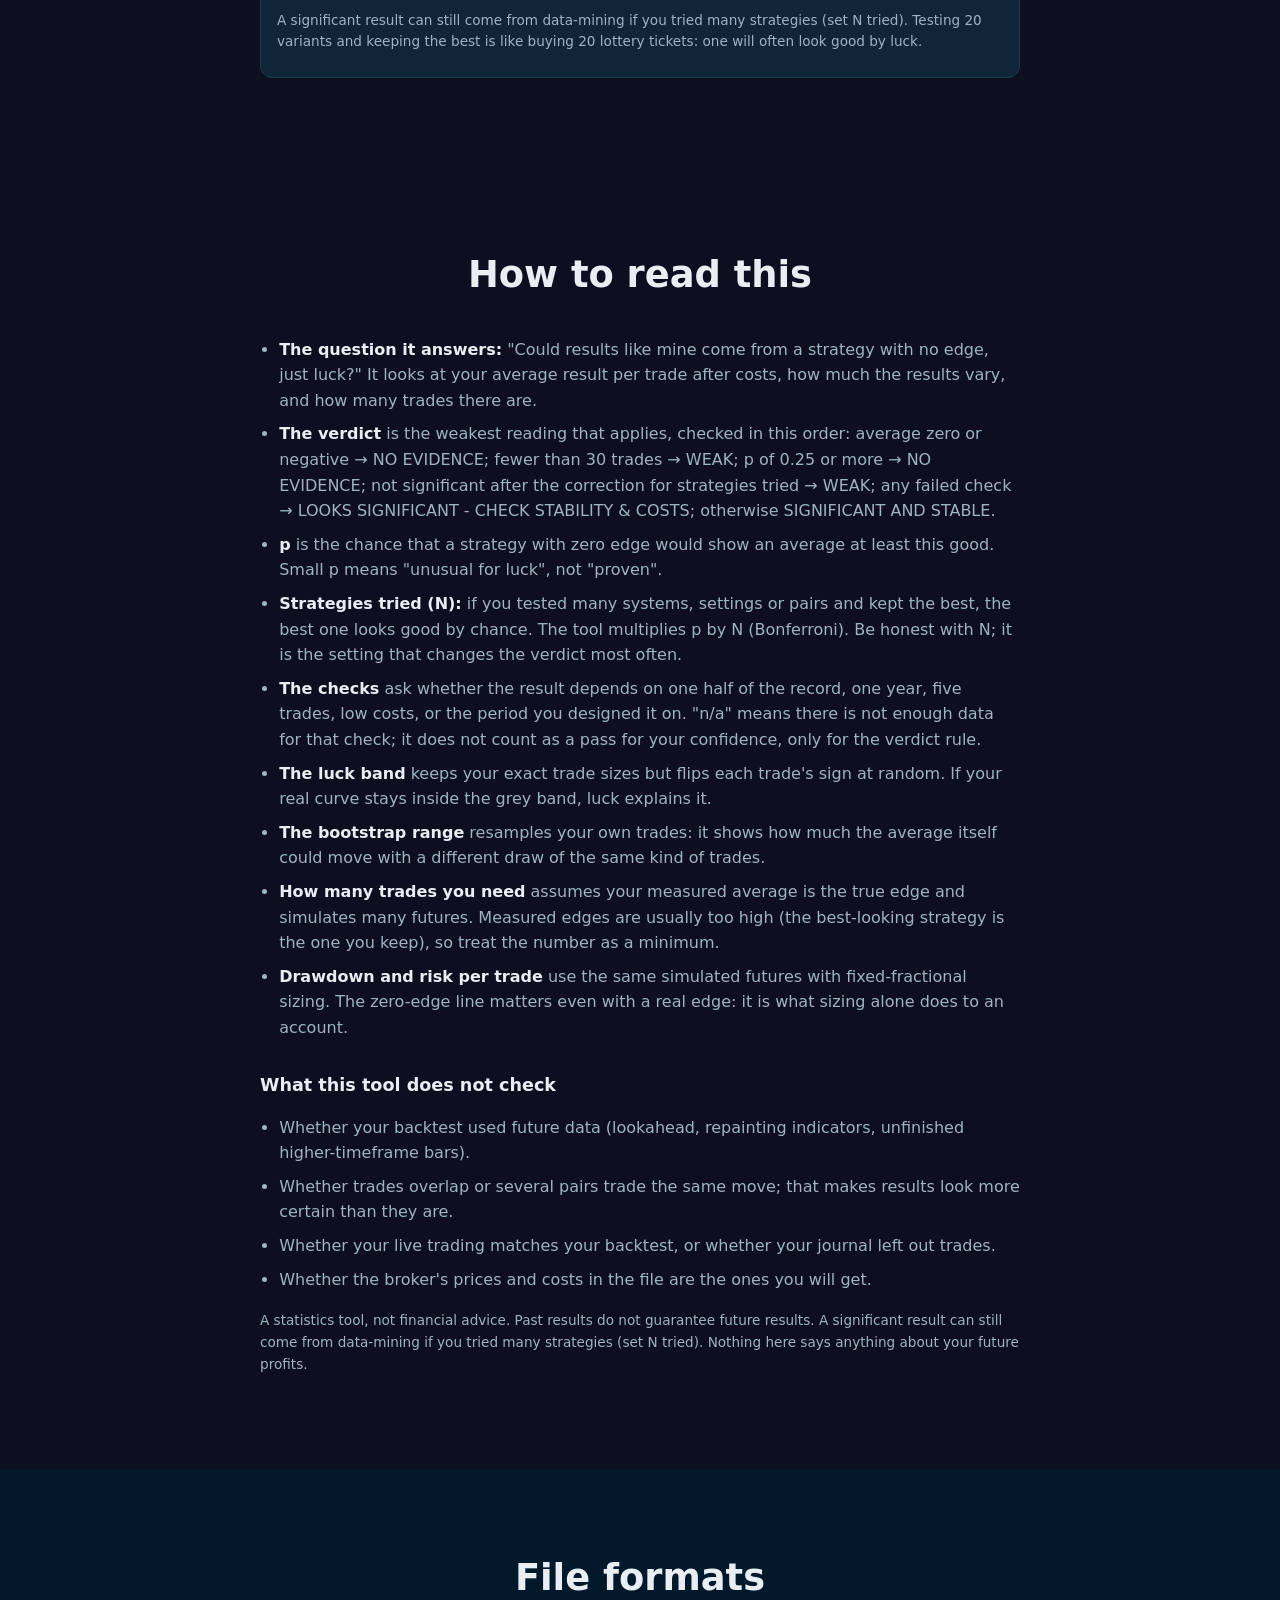
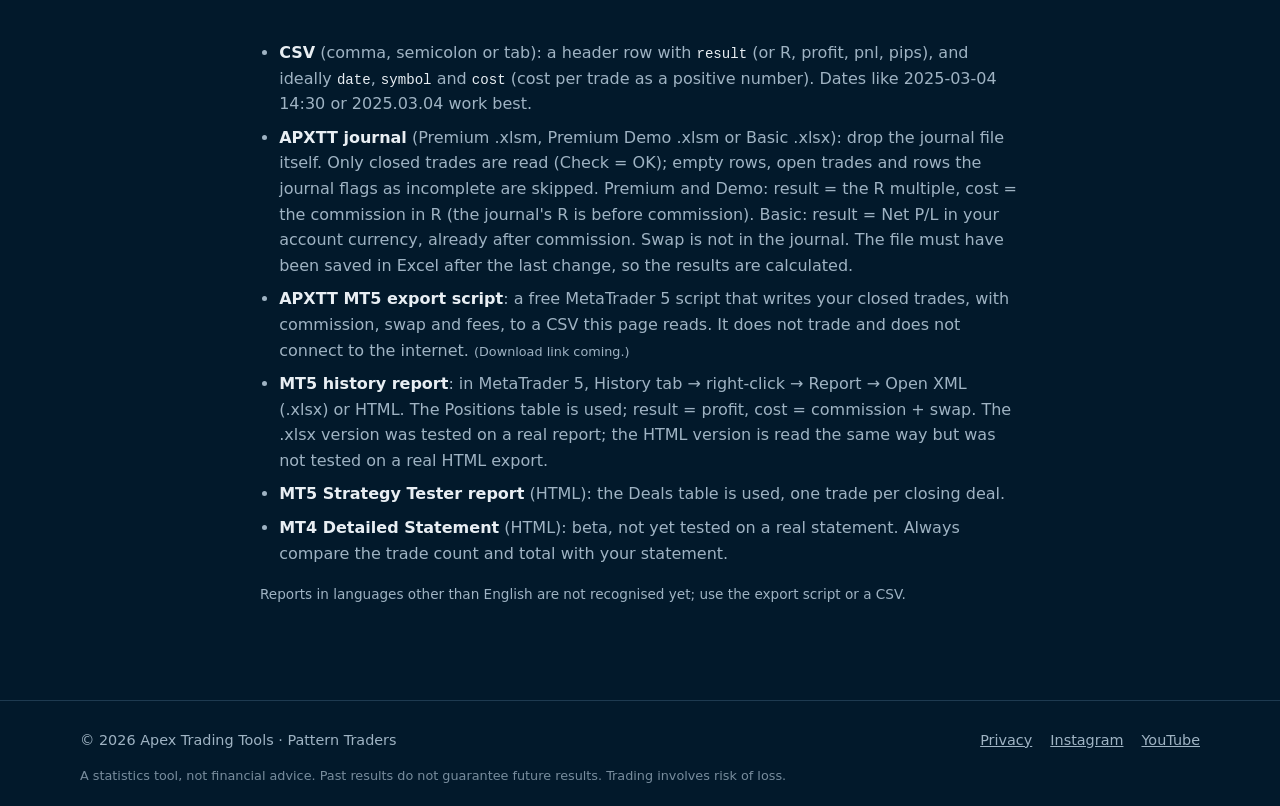
==== commit aebacc93: "Privacy notice + YouTube link fix Co-Authored-By: Claude Opus 5.5 <noreply@anthropic.com>" ====
--- a/edge-check.html
+++ b/edge-check.html
@@ -185,8 +185,9 @@
   <div class="wrap footer-inner">
     <span>&copy; 2026 Apex Trading Tools &middot; Pattern Traders</span>
     <span class="social">
+      <a href="privacy.html">Privacy</a>
       <a href="https://www.instagram.com/apextradingtools/" rel="noopener">Instagram</a>
-      <a href="https://www.youtube.com/@ApexTradingTools" rel="noopener">YouTube</a>
+      <a href="https://www.youtube.com/@apxtttools" rel="noopener">YouTube</a>
     </span>
   </div>
   <p class="wrap disclaimer">A statistics tool, not financial advice. Past results do not guarantee future results. Trading involves risk of loss.</p>
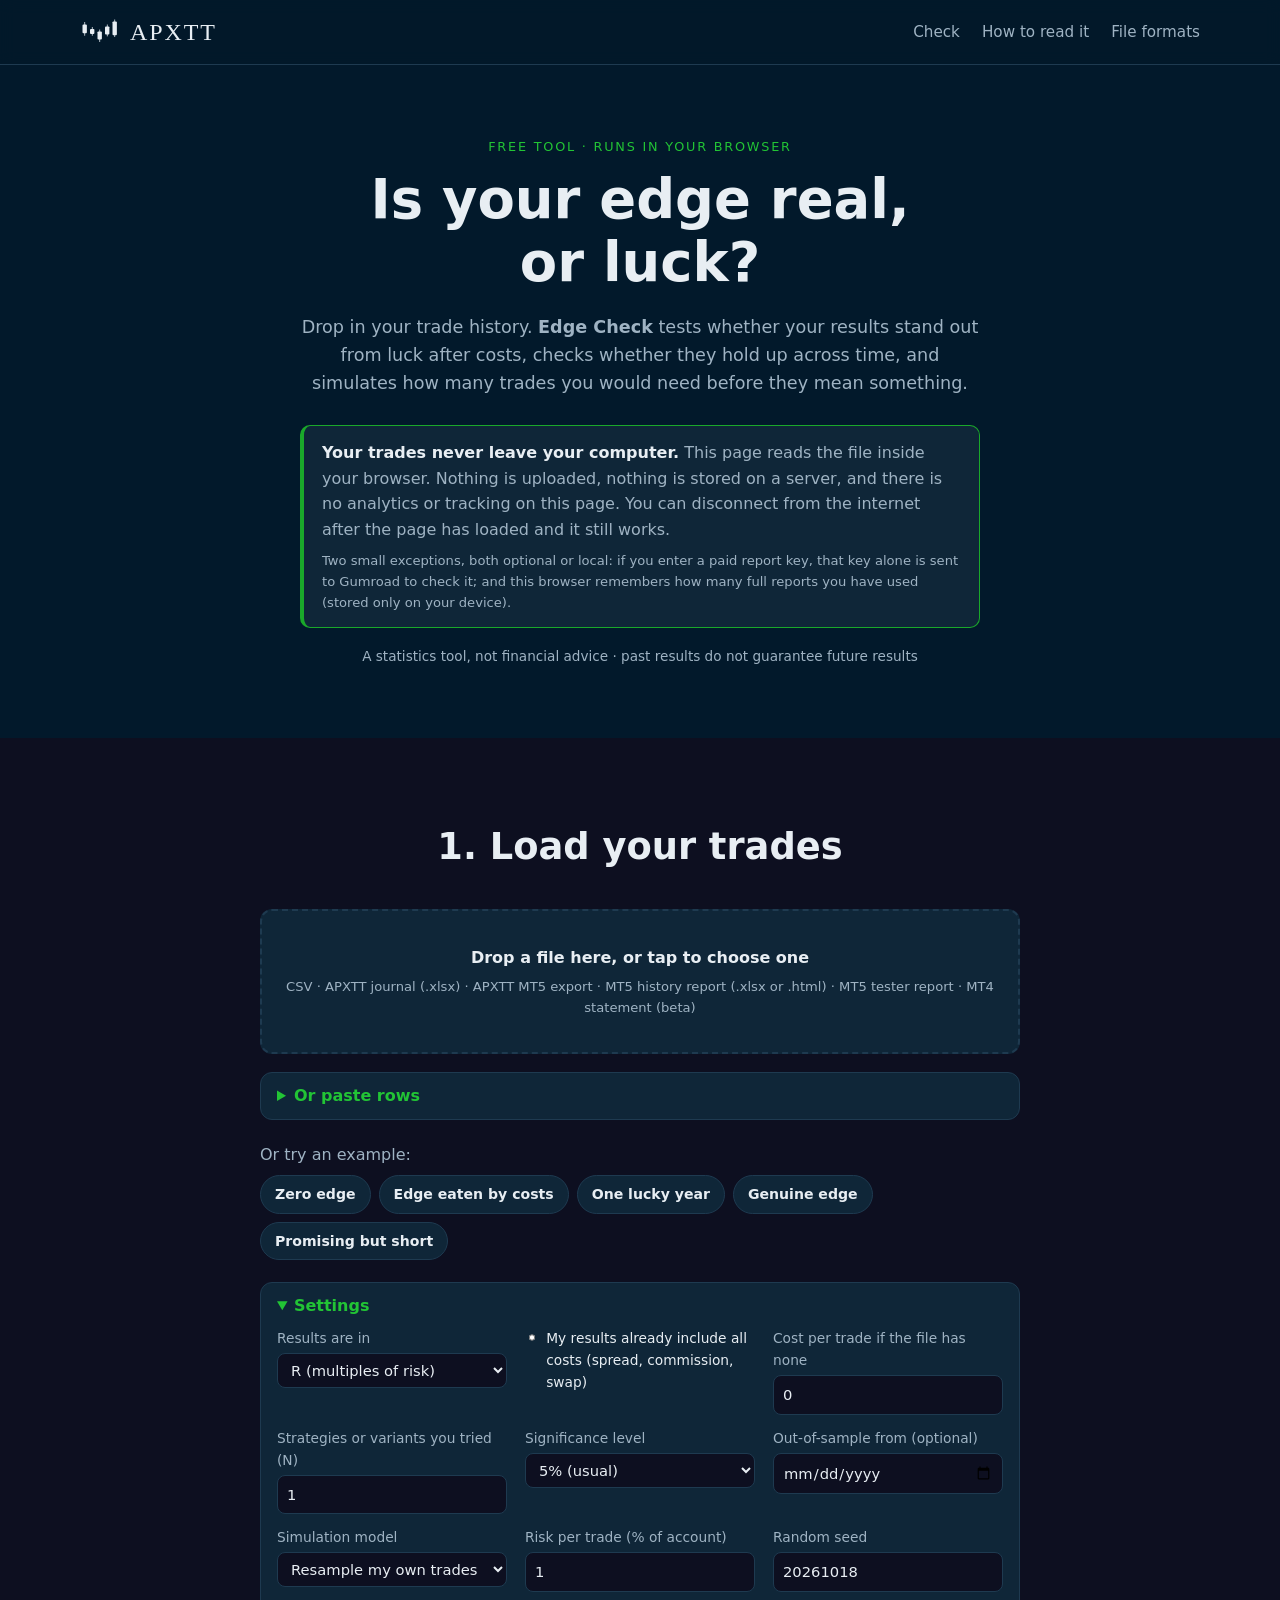
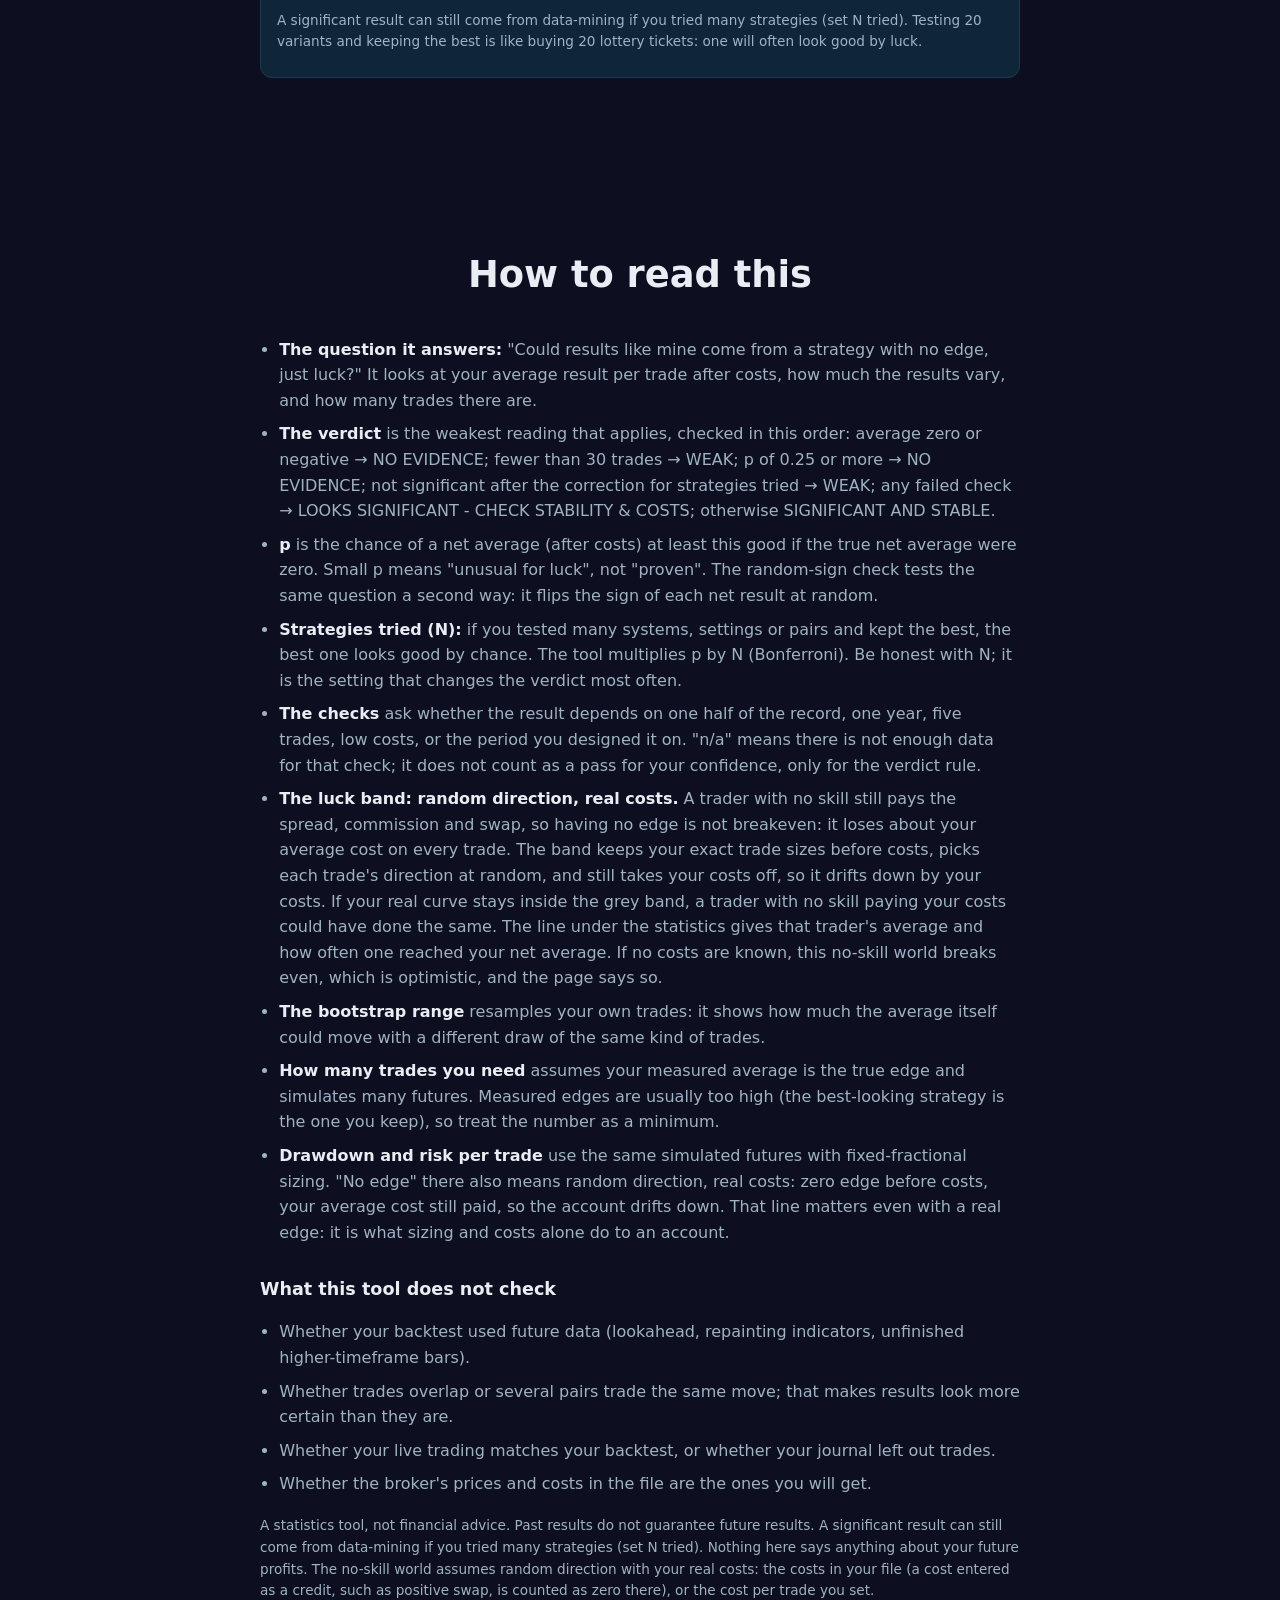
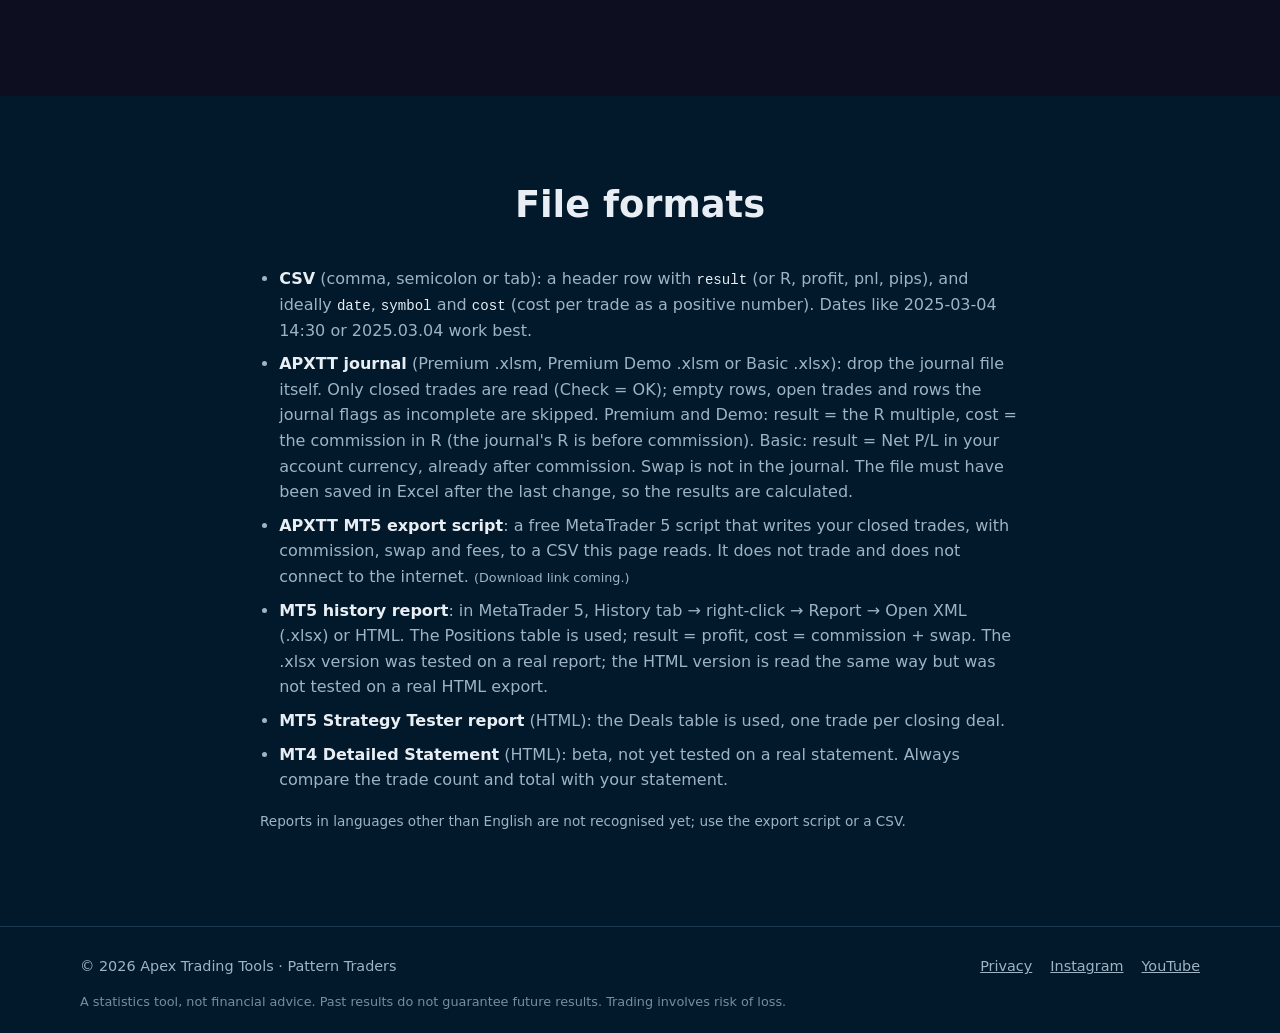
==== commit a1680b72: "Site visuals (projection replay, chart screenshots, Edge Check card) + Edge Check: random direction," ====
--- a/edge-check.html
+++ b/edge-check.html
@@ -9,7 +9,7 @@
 <meta property="og:title" content="Is your edge real, or luck?">
 <meta property="og:description" content="Free statistics check for your trade history. Runs in your browser; nothing is uploaded.">
 <meta property="og:url" content="https://smatyi111.github.io/apextradingtools/edge-check.html">
-<link rel="stylesheet" href="styles.css?v=20261018a">
+<link rel="stylesheet" href="styles.css?v=20261018b">
 </head>
 <body>
 
@@ -108,8 +108,8 @@
     <h3>Checks</h3>
     <ul id="ec-checks" class="ec-checks"></ul>
 
-    <h3>Luck band: your trades vs the same trades with no edge</h3>
-    <div class="ec-canvas"><canvas id="ec-band" role="img" aria-label="Your cumulative result compared with random-sign versions of the same trades"></canvas></div>
+    <h3>Luck band: your trades vs the same trades with no skill, costs paid</h3>
+    <div class="ec-canvas"><canvas id="ec-band" role="img" aria-label="Your cumulative result after costs compared with random-direction versions of the same trades that still pay your costs"></canvas></div>
     <p id="ec-band-note" class="fine"></p>
     <p id="ec-seed-out" class="fine"></p>
 
@@ -135,17 +135,23 @@
       <li><strong>The verdict</strong> is the weakest reading that applies, checked in this order: average zero or negative &rarr; NO EVIDENCE;
         fewer than 30 trades &rarr; WEAK; p of 0.25 or more &rarr; NO EVIDENCE; not significant after the correction for strategies tried &rarr; WEAK;
         any failed check &rarr; LOOKS SIGNIFICANT - CHECK STABILITY &amp; COSTS; otherwise SIGNIFICANT AND STABLE.</li>
-      <li><strong>p</strong> is the chance that a strategy with zero edge would show an average at least this good. Small p means "unusual for luck", not "proven".</li>
+      <li><strong>p</strong> is the chance of a net average (after costs) at least this good if the true net average were zero. Small p means "unusual for luck", not "proven".
+        The random-sign check tests the same question a second way: it flips the sign of each net result at random.</li>
       <li><strong>Strategies tried (N):</strong> if you tested many systems, settings or pairs and kept the best, the best one looks good by chance.
         The tool multiplies p by N (Bonferroni). Be honest with N; it is the setting that changes the verdict most often.</li>
       <li><strong>The checks</strong> ask whether the result depends on one half of the record, one year, five trades, low costs, or the period you designed it on.
         "n/a" means there is not enough data for that check; it does not count as a pass for your confidence, only for the verdict rule.</li>
-      <li><strong>The luck band</strong> keeps your exact trade sizes but flips each trade's sign at random. If your real curve stays inside the grey band, luck explains it.</li>
+      <li><strong>The luck band: random direction, real costs.</strong> A trader with no skill still pays the spread, commission and swap, so having no edge
+        is not breakeven: it loses about your average cost on every trade. The band keeps your exact trade sizes before costs, picks each trade's direction at
+        random, and still takes your costs off, so it drifts down by your costs. If your real curve stays inside the grey band, a trader with no skill paying
+        your costs could have done the same. The line under the statistics gives that trader's average and how often one reached your net average.
+        If no costs are known, this no-skill world breaks even, which is optimistic, and the page says so.</li>
       <li><strong>The bootstrap range</strong> resamples your own trades: it shows how much the average itself could move with a different draw of the same kind of trades.</li>
       <li><strong>How many trades you need</strong> assumes your measured average is the true edge and simulates many futures. Measured edges are usually
         too high (the best-looking strategy is the one you keep), so treat the number as a minimum.</li>
-      <li><strong>Drawdown and risk per trade</strong> use the same simulated futures with fixed-fractional sizing. The zero-edge line matters even with a real
-        edge: it is what sizing alone does to an account.</li>
+      <li><strong>Drawdown and risk per trade</strong> use the same simulated futures with fixed-fractional sizing. "No edge" there also means random direction,
+        real costs: zero edge before costs, your average cost still paid, so the account drifts down. That line matters even with a real
+        edge: it is what sizing and costs alone do to an account.</li>
     </ul>
     <h3>What this tool does not check</h3>
     <ul class="steps">
@@ -155,7 +161,8 @@
       <li>Whether the broker's prices and costs in the file are the ones you will get.</li>
     </ul>
     <p class="fine">A statistics tool, not financial advice. Past results do not guarantee future results. A significant result can still come from data-mining
-      if you tried many strategies (set N tried). Nothing here says anything about your future profits.</p>
+      if you tried many strategies (set N tried). Nothing here says anything about your future profits. The no-skill world assumes random direction with your
+      real costs: the costs in your file (a cost entered as a credit, such as positive swap, is counted as zero there), or the cost per trade you set.</p>
   </div>
 </section>
 
@@ -193,6 +200,6 @@
   <p class="wrap disclaimer">A statistics tool, not financial advice. Past results do not guarantee future results. Trading involves risk of loss.</p>
 </footer>
 <script src="js/edge-check-examples.js?v=20261018a"></script>
-<script src="js/edge-check.js?v=20261018a"></script>
+<script src="js/edge-check.js?v=20261018b"></script>
 </body>
 </html>
--- a/styles.css
+++ b/styles.css
@@ -285,3 +285,34 @@
   .ec-lock { padding: 14px; }
 }
 .ec-privacy-small { display: block; margin-top: 8px; font-size: 0.82rem; }
+
+/* ---------------------------------------------------------------- chart screenshots (news-volatility.html) */
+.shots-intro { max-width: 760px; margin: -12px auto 28px; text-align: center; }
+.shots { display: grid; grid-template-columns: repeat(auto-fit, minmax(300px, 1fr)); gap: 22px; }
+.shot { margin: 0; background: var(--panel); border: 1px solid var(--line); border-radius: var(--radius); overflow: hidden;
+  display: flex; flex-direction: column; }
+.shot a { display: block; background: var(--navy); }
+.shot img { width: 100%; aspect-ratio: 1113 / 916; object-fit: cover; }
+.shot figcaption { padding: 14px 16px 16px; font-size: 0.88rem; color: var(--muted); line-height: 1.5; }
+.shot figcaption strong { color: var(--text); }
+.shots-note { text-align: center; }
+.rp-panel .pl-u { color: var(--text); font-size: 0.74rem; }
+
+/* ---------------------------------------------------------------- Edge Check teaser card (index.html) */
+.ec-teaser { display: flex; align-items: center; gap: 18px; text-align: left; text-decoration: none; color: var(--text);
+  background: var(--panel); border: 1px solid var(--line); border-radius: var(--radius); padding: 12px; margin: 0 auto 18px;
+  max-width: 640px; transition: border-color .15s, transform .15s; }
+.ec-teaser:hover { border-color: var(--green); transform: translateY(-1px); }
+.ec-teaser:focus-visible { outline: 2px solid var(--green-hi); outline-offset: 2px; }
+.ec-teaser img { width: 200px; flex: 0 0 200px; border-radius: 8px; aspect-ratio: 480 / 323; }
+.ec-teaser-body { display: flex; flex-direction: column; gap: 3px; min-width: 0; }
+.ec-teaser-kicker { color: var(--green-hi); font-size: 0.75rem; letter-spacing: 0.1em; text-transform: uppercase; }
+.ec-teaser strong { font-size: 1.05rem; line-height: 1.3; }
+.ec-teaser-text { color: var(--muted); font-size: 0.88rem; line-height: 1.45; }
+.ec-teaser-cta { color: var(--green-hi); font-weight: 600; font-size: 0.9rem; }
+@media (max-width: 520px) {
+  .ec-teaser { gap: 12px; padding: 10px; align-items: flex-start; }
+  .ec-teaser img { width: 108px; flex-basis: 108px; }
+  .ec-teaser-text { display: none; }
+  .ec-teaser strong { font-size: 0.95rem; }
+}
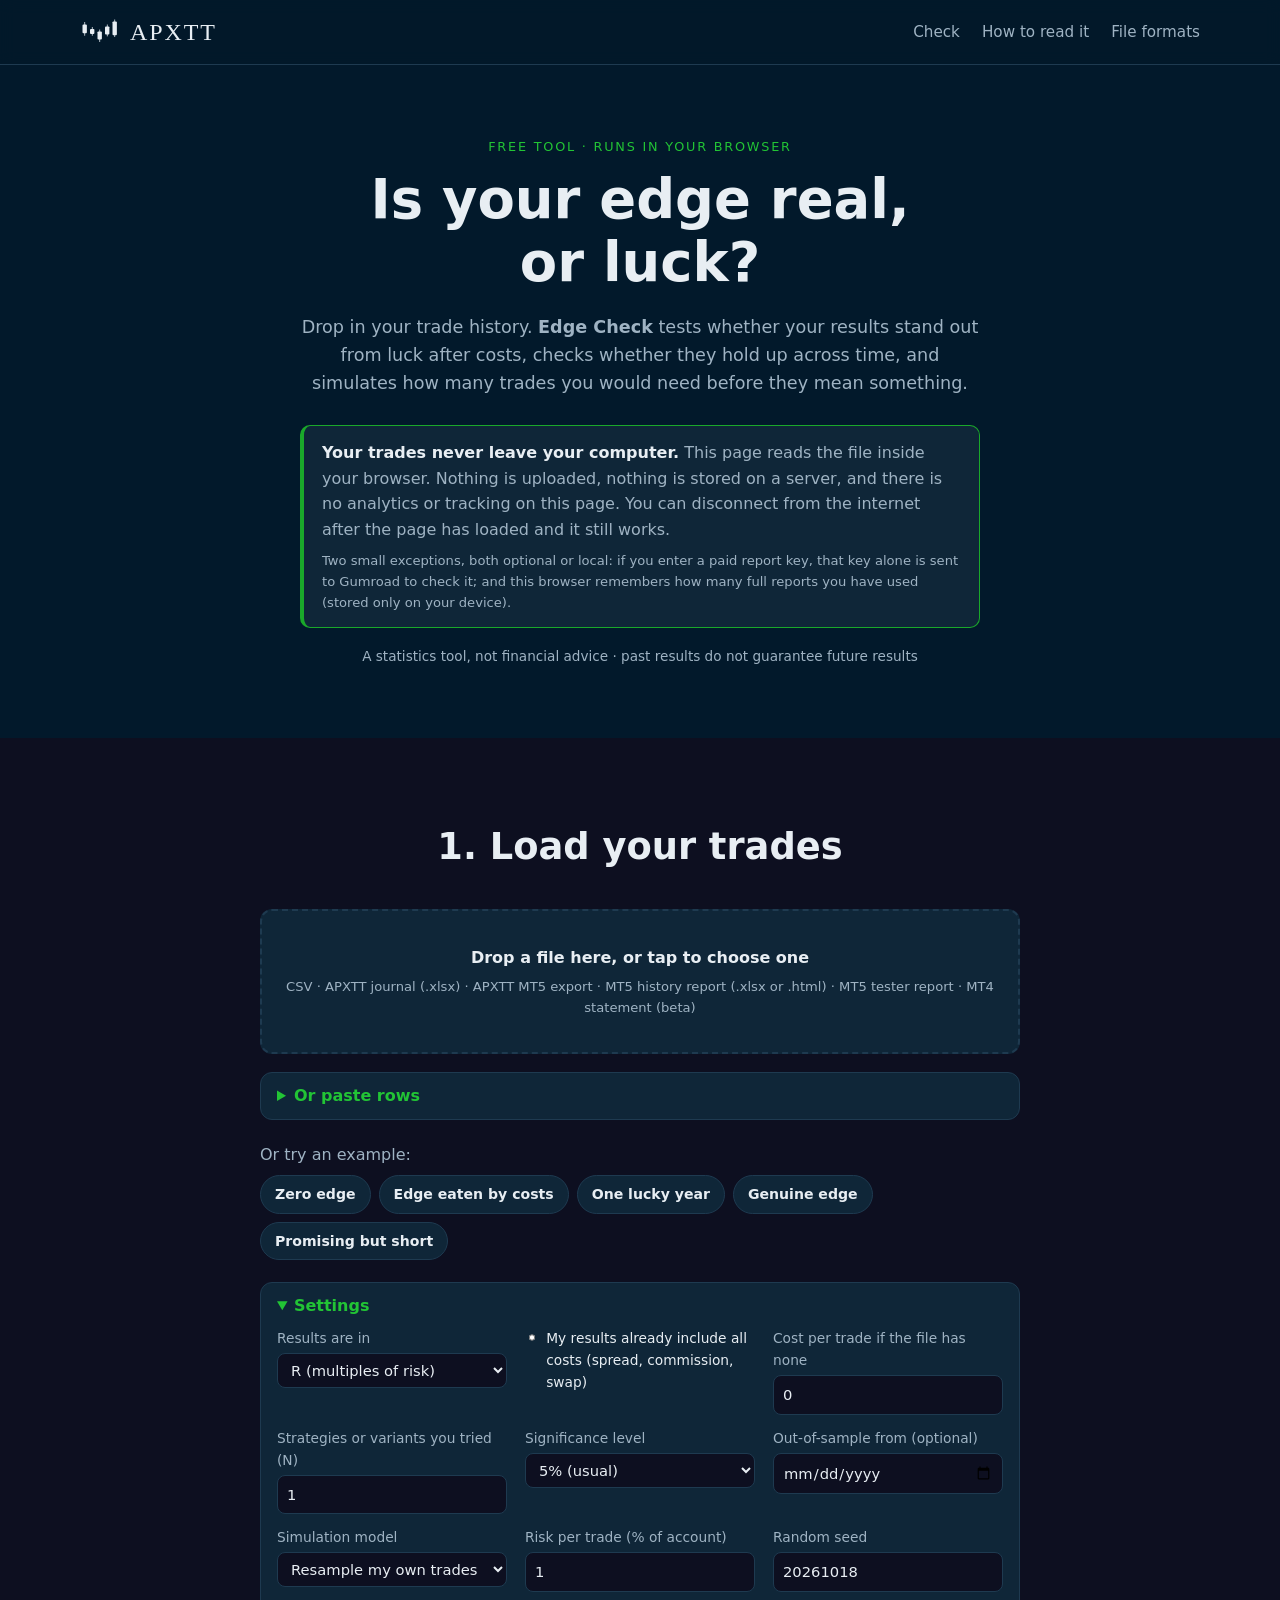
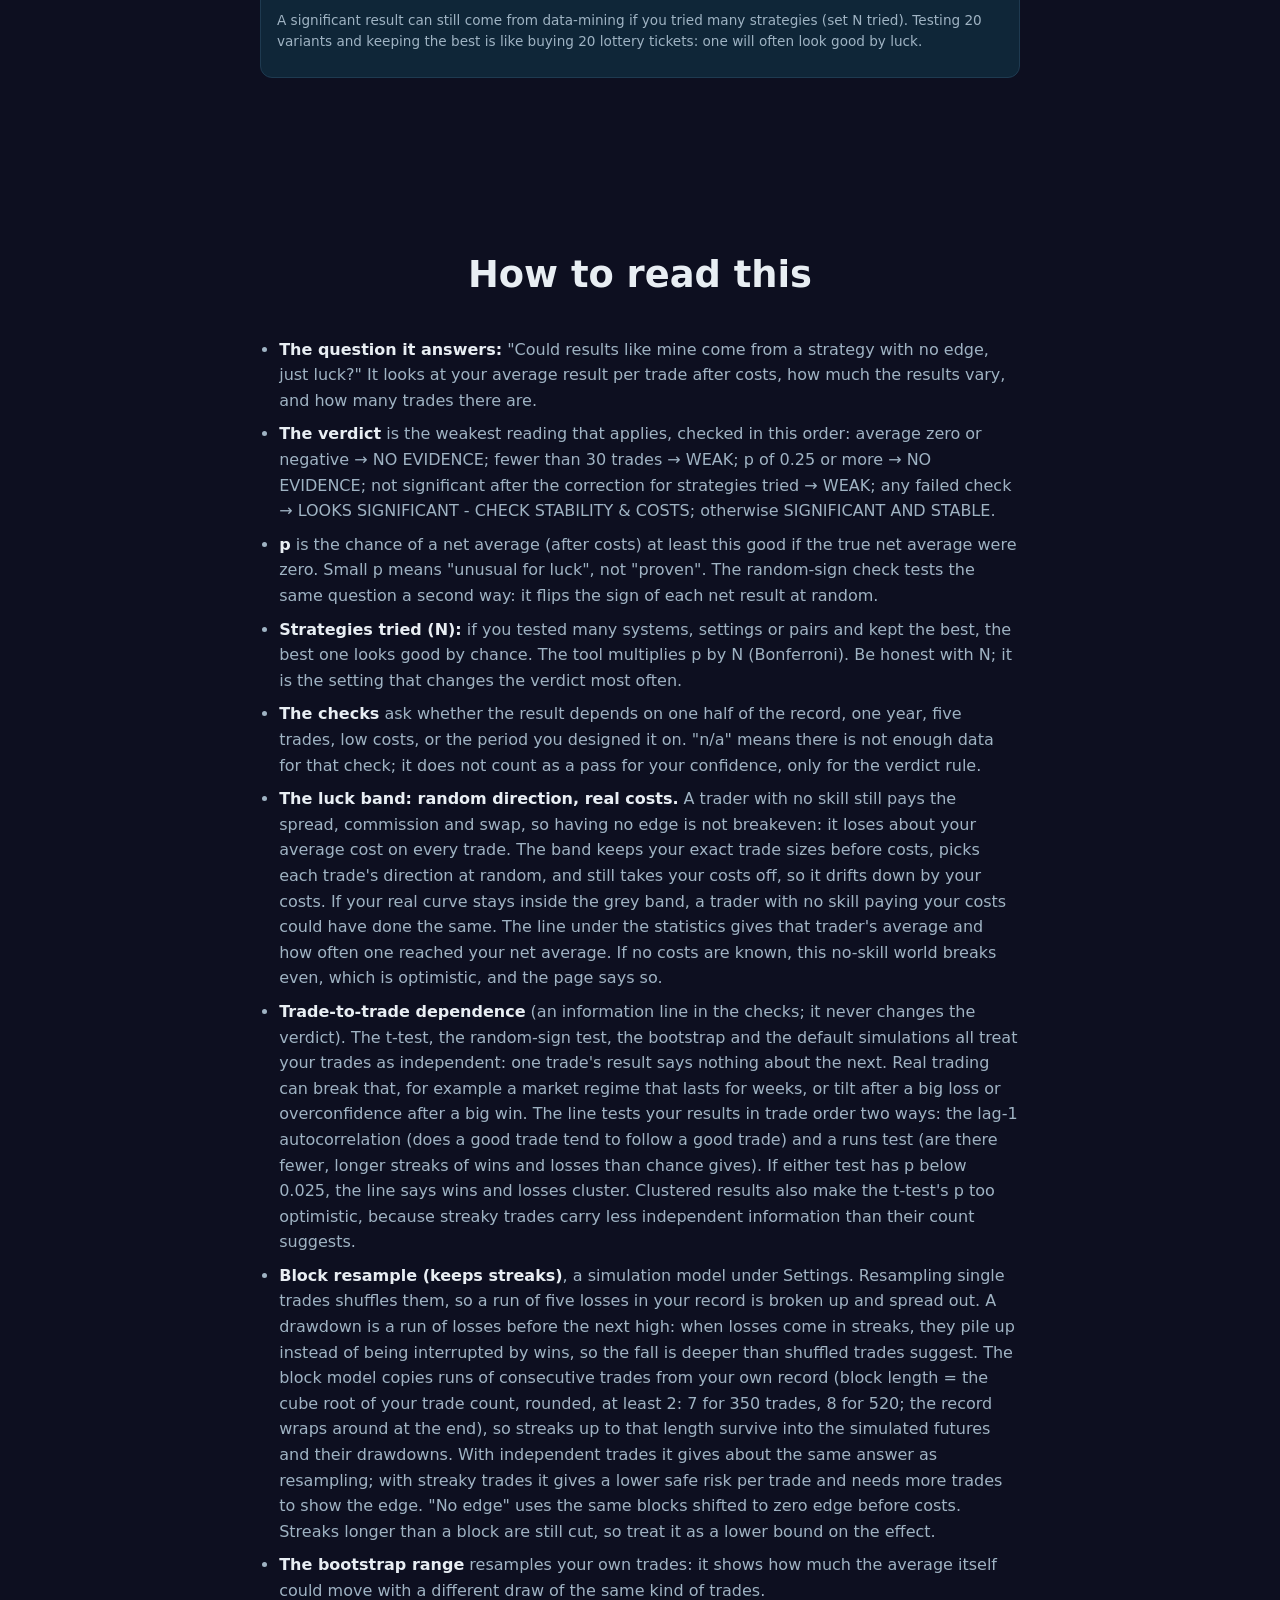
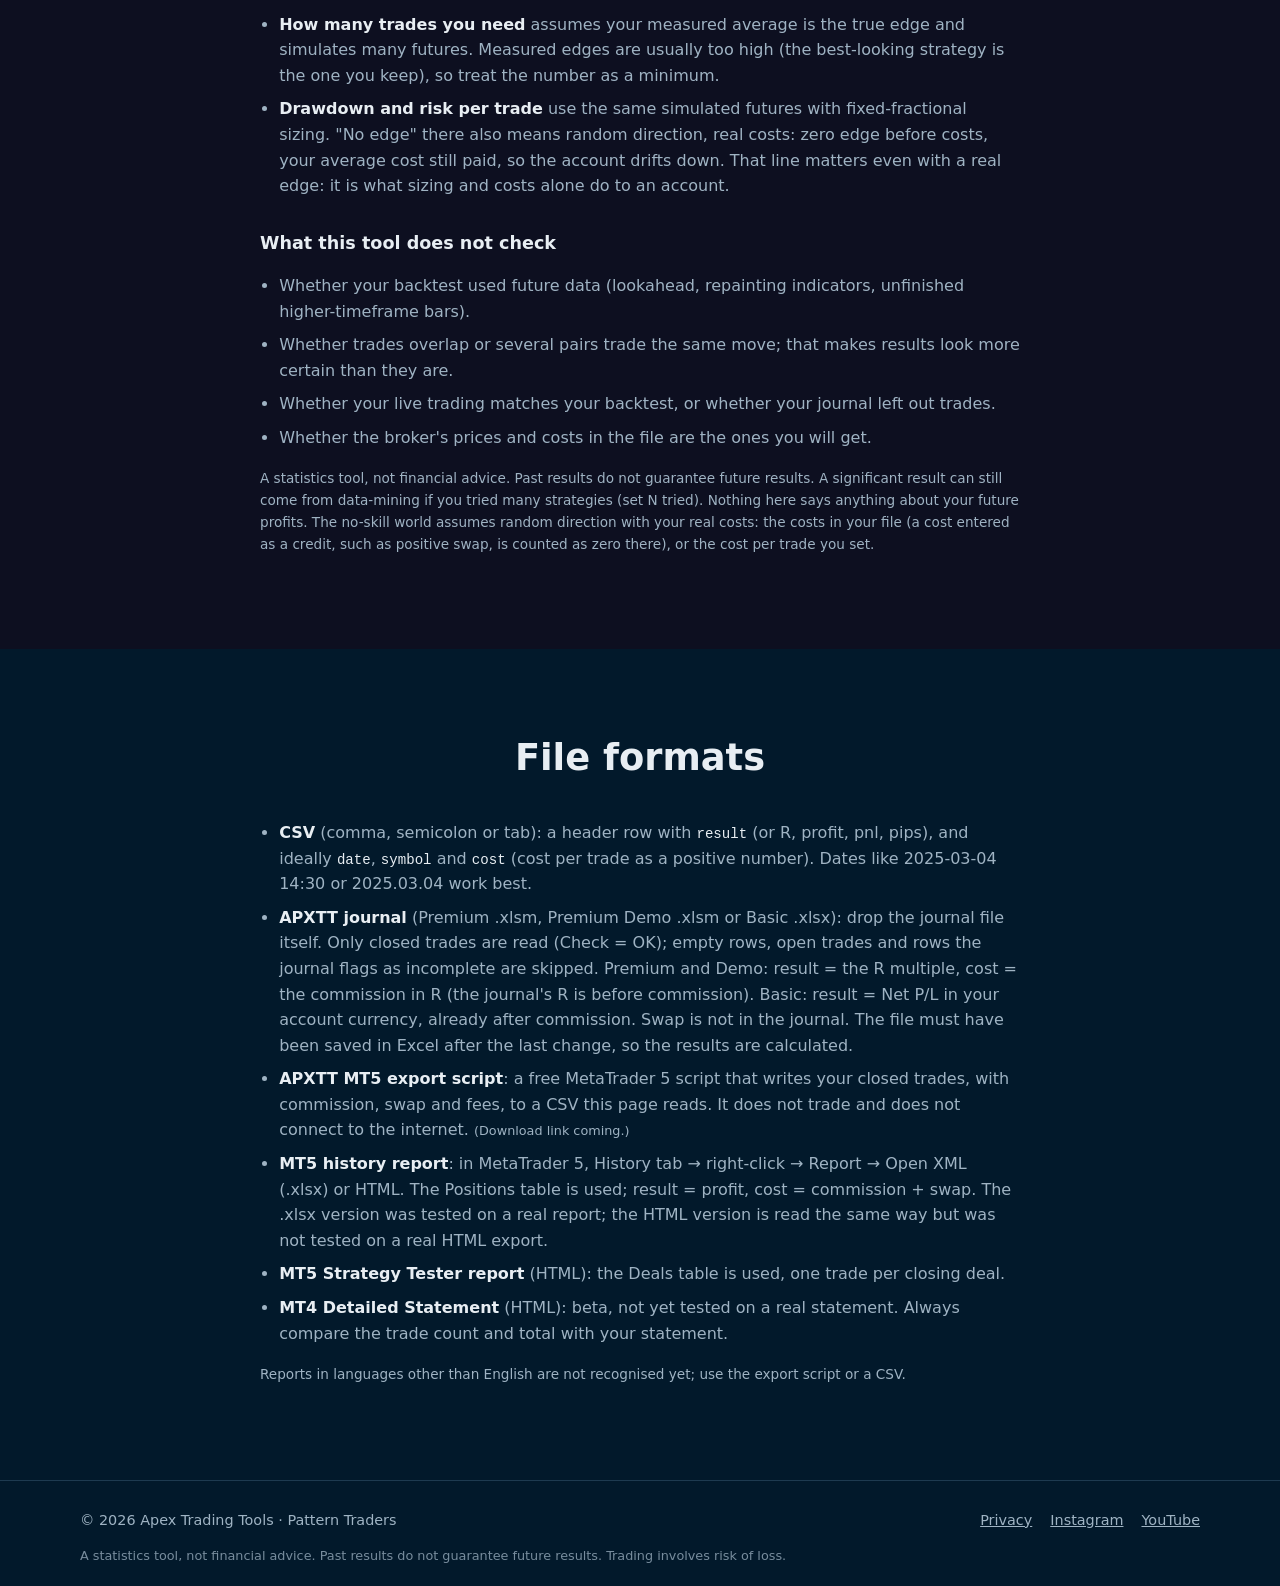
==== commit 19552949: "Edge Check: serial-dependence check + block resample (keeps streaks) Co-Authored-By: Claude Opus 5.5" ====
--- a/edge-check.html
+++ b/edge-check.html
@@ -87,7 +87,7 @@
         <label>Out-of-sample from (optional)
           <input id="ec-oos" type="date"></label>
         <label>Simulation model
-          <select id="ec-model"><option value="empirical">Resample my own trades</option><option value="normal">Normal (average and spread)</option><option value="winloss">Fixed win / loss sizes</option></select></label>
+          <select id="ec-model"><option value="empirical">Resample my own trades</option><option value="normal">Normal (average and spread)</option><option value="winloss">Fixed win / loss sizes</option><option value="block">Block resample (keeps streaks)</option></select></label>
         <label>Risk per trade (% of account)
           <input id="ec-risk" type="number" min="0.05" max="10" step="0.05" value="1"></label>
         <label>Random seed
@@ -107,6 +107,7 @@
 
     <h3>Checks</h3>
     <ul id="ec-checks" class="ec-checks"></ul>
+    <div id="ec-serial-hint" class="ec-hint" hidden></div>
 
     <h3>Luck band: your trades vs the same trades with no skill, costs paid</h3>
     <div class="ec-canvas"><canvas id="ec-band" role="img" aria-label="Your cumulative result after costs compared with random-direction versions of the same trades that still pay your costs"></canvas></div>
@@ -146,6 +147,19 @@
         random, and still takes your costs off, so it drifts down by your costs. If your real curve stays inside the grey band, a trader with no skill paying
         your costs could have done the same. The line under the statistics gives that trader's average and how often one reached your net average.
         If no costs are known, this no-skill world breaks even, which is optimistic, and the page says so.</li>
+      <li><strong>Trade-to-trade dependence</strong> (an information line in the checks; it never changes the verdict). The t-test, the random-sign test, the bootstrap
+        and the default simulations all treat your trades as independent: one trade's result says nothing about the next. Real trading can break that, for example
+        a market regime that lasts for weeks, or tilt after a big loss or overconfidence after a big win. The line tests your results in trade order two ways:
+        the lag-1 autocorrelation (does a good trade tend to follow a good trade) and a runs test (are there fewer, longer streaks of wins and losses than chance
+        gives). If either test has p below 0.025, the line says wins and losses cluster. Clustered results also make the t-test's p too optimistic, because
+        streaky trades carry less independent information than their count suggests.</li>
+      <li><strong>Block resample (keeps streaks)</strong>, a simulation model under Settings. Resampling single trades shuffles them, so a run of five losses in your
+        record is broken up and spread out. A drawdown is a run of losses before the next high: when losses come in streaks, they pile up instead of being
+        interrupted by wins, so the fall is deeper than shuffled trades suggest. The block model copies runs of consecutive trades from your own record (block
+        length = the cube root of your trade count, rounded, at least 2: 7 for 350 trades, 8 for 520; the record wraps around at the end), so streaks up to
+        that length survive into the simulated futures and their drawdowns. With independent trades it gives about the same answer as resampling; with streaky
+        trades it gives a lower safe risk per trade and needs more trades to show the edge. "No edge" uses the same blocks shifted to zero edge before costs.
+        Streaks longer than a block are still cut, so treat it as a lower bound on the effect.</li>
       <li><strong>The bootstrap range</strong> resamples your own trades: it shows how much the average itself could move with a different draw of the same kind of trades.</li>
       <li><strong>How many trades you need</strong> assumes your measured average is the true edge and simulates many futures. Measured edges are usually
         too high (the best-looking strategy is the one you keep), so treat the number as a minimum.</li>
--- a/styles.css
+++ b/styles.css
@@ -266,6 +266,10 @@
 .ec-pass .ec-tag { background: rgba(34, 196, 53, 0.16); color: var(--green-hi); }
 .ec-fail .ec-tag { background: rgba(255, 90, 79, 0.16); color: #ff7b72; }
 .ec-na .ec-tag { background: rgba(159, 179, 195, 0.14); color: var(--muted); }
+.ec-st-info .ec-tag { background: rgba(120, 170, 230, 0.16); color: #8fbcef; }
+.ec-st-warn .ec-tag { background: rgba(245, 166, 35, 0.16); color: #f5a623; }
+.ec-hint { background: var(--panel); border: 1px solid #f5a623; border-radius: 10px; padding: 12px 14px; margin: 10px 0 0; color: var(--text); overflow-wrap: anywhere; }
+.ec-hint .btn { margin-top: 8px; padding: 7px 16px; font: inherit; font-weight: 600; cursor: pointer; background: transparent; }
 .ec-canvas { width: 100%; background: var(--ink); border: 1px solid var(--line); border-radius: 10px; overflow: hidden; }
 .ec-canvas canvas { display: block; }
 .section h3 { margin: 30px 0 10px; font-size: 1.1rem; }
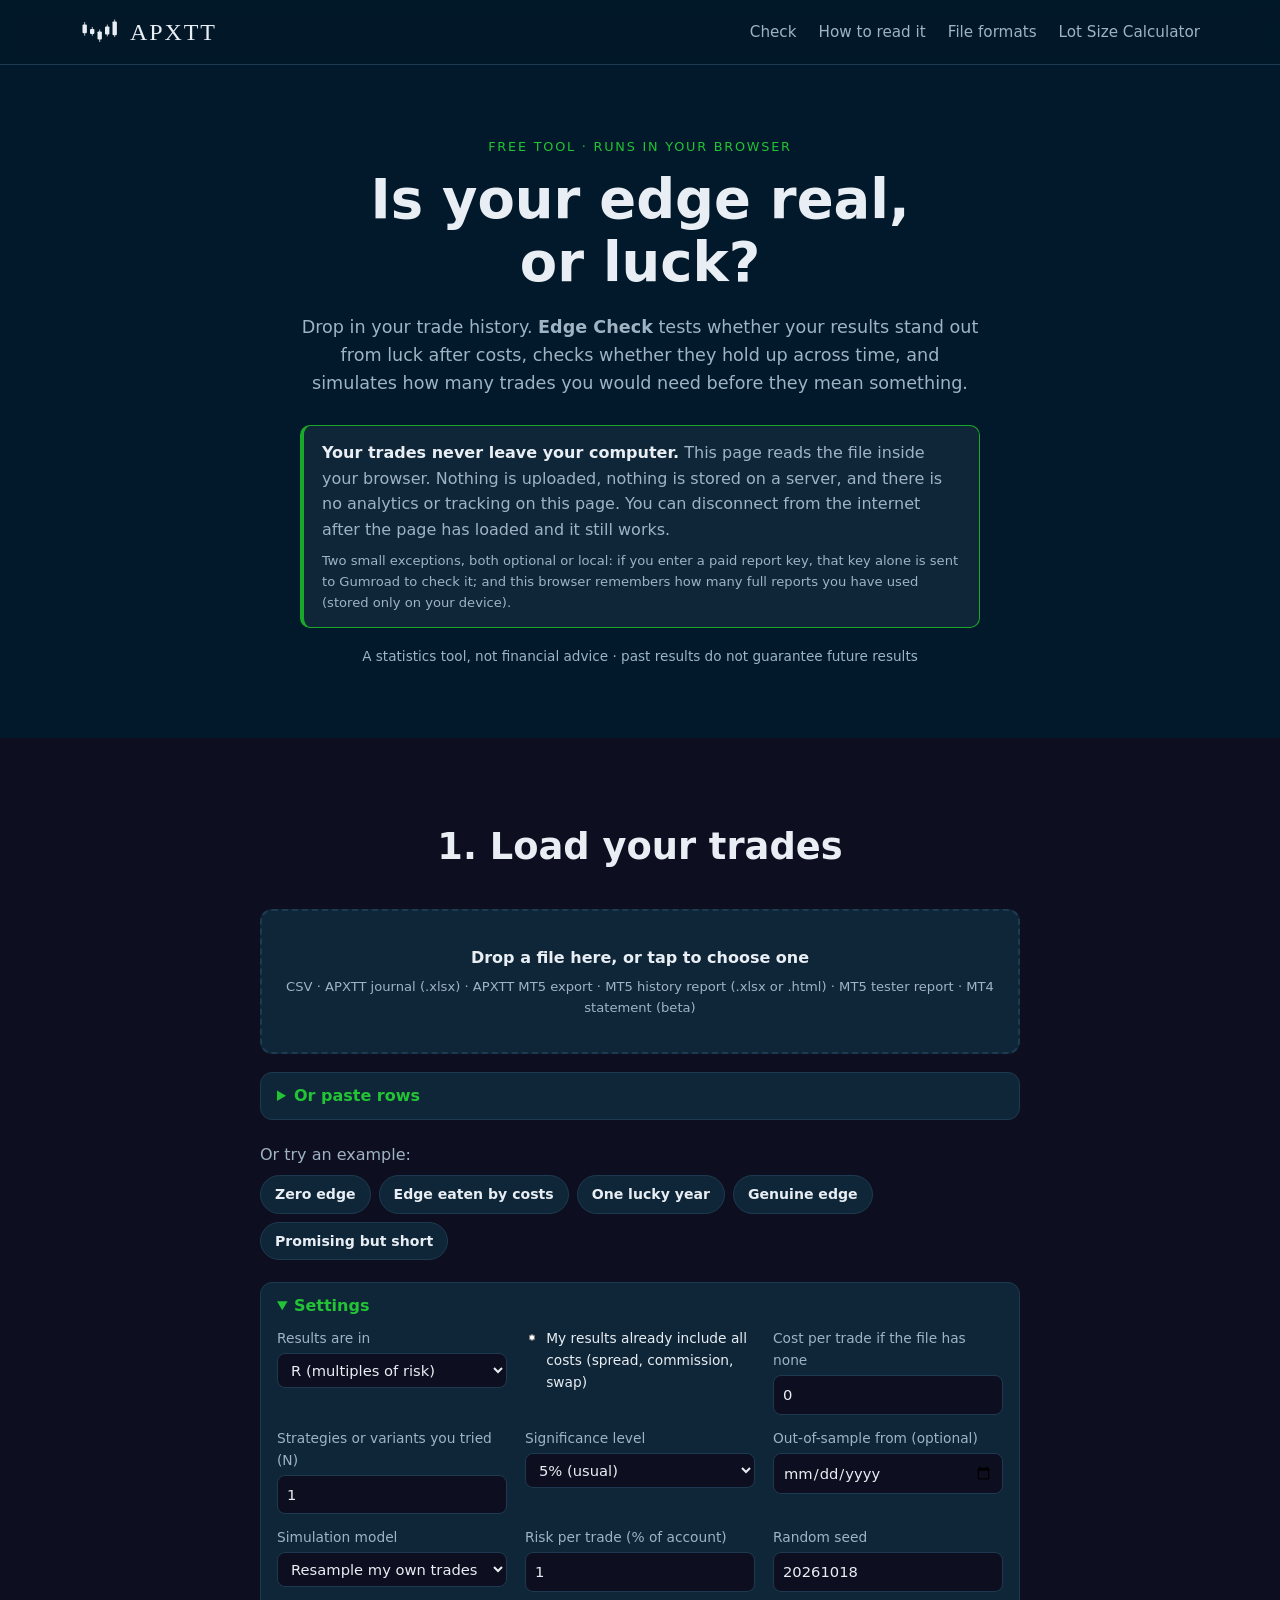
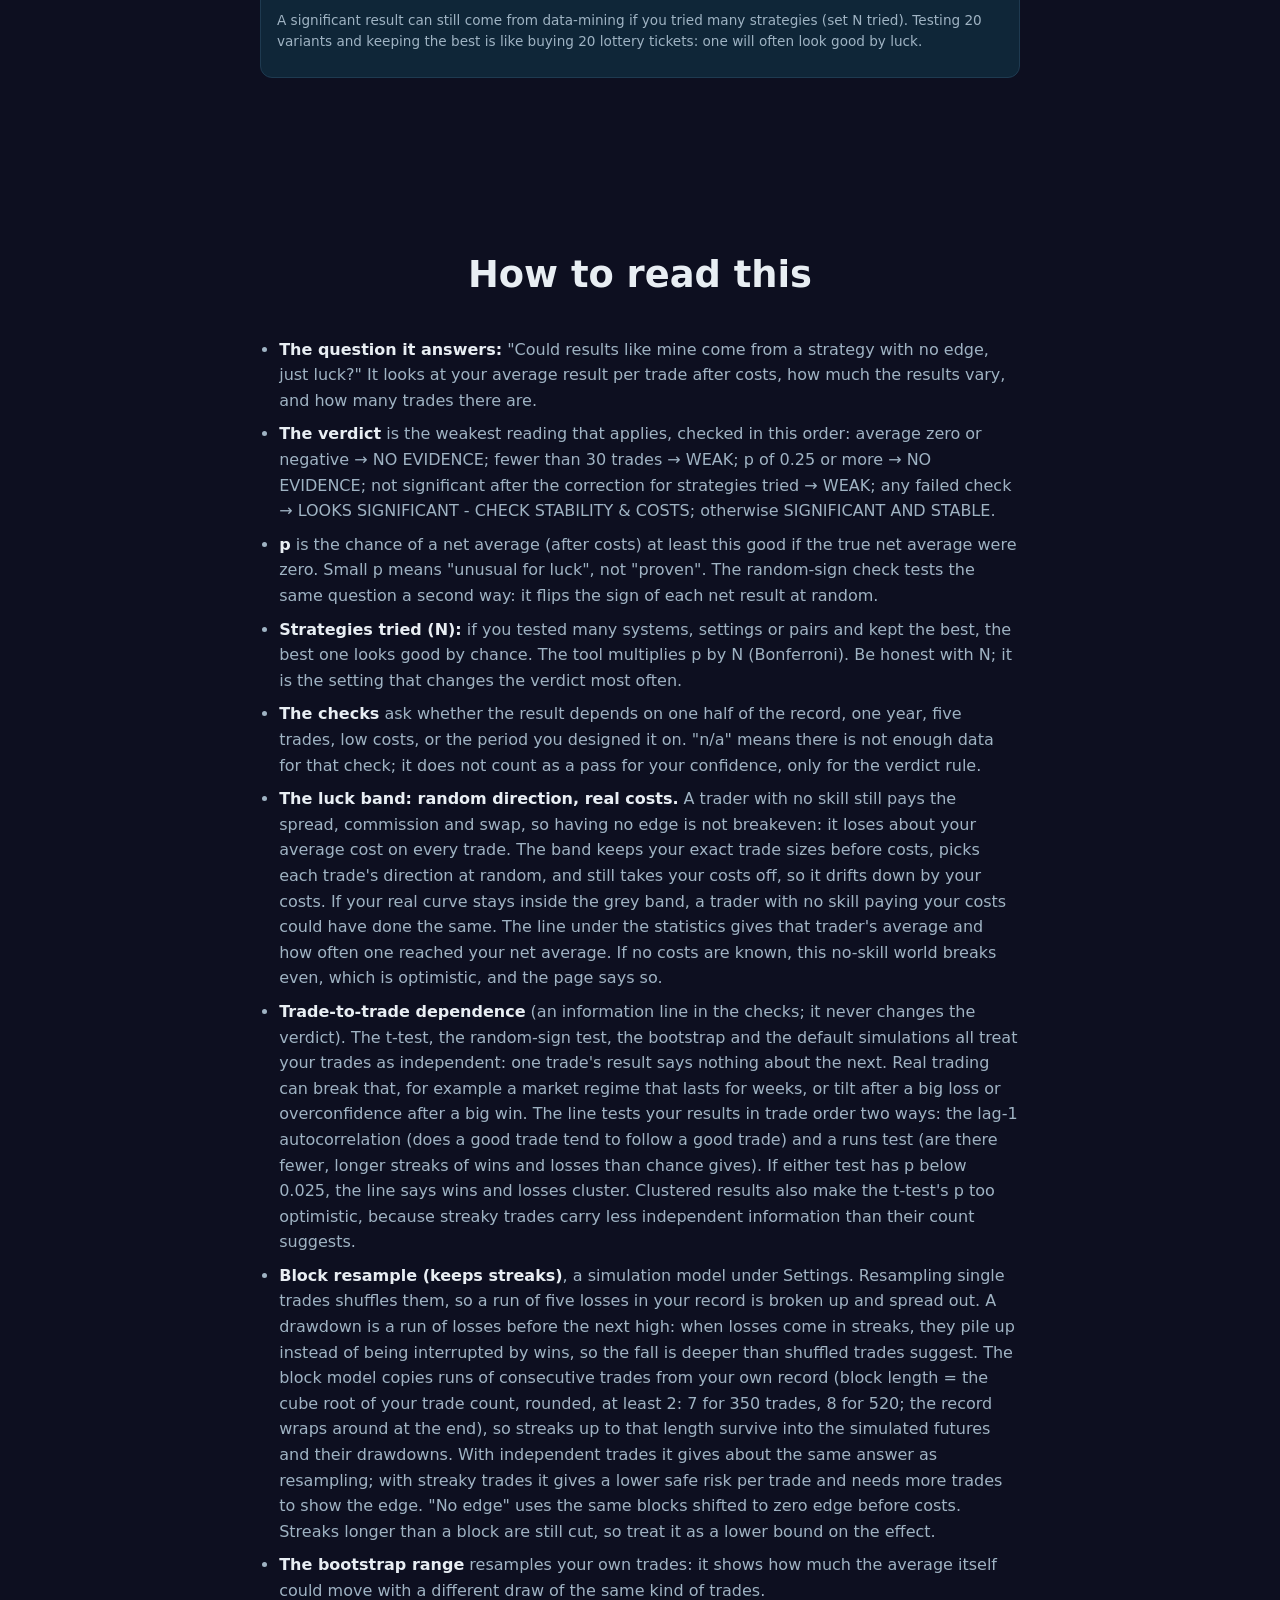
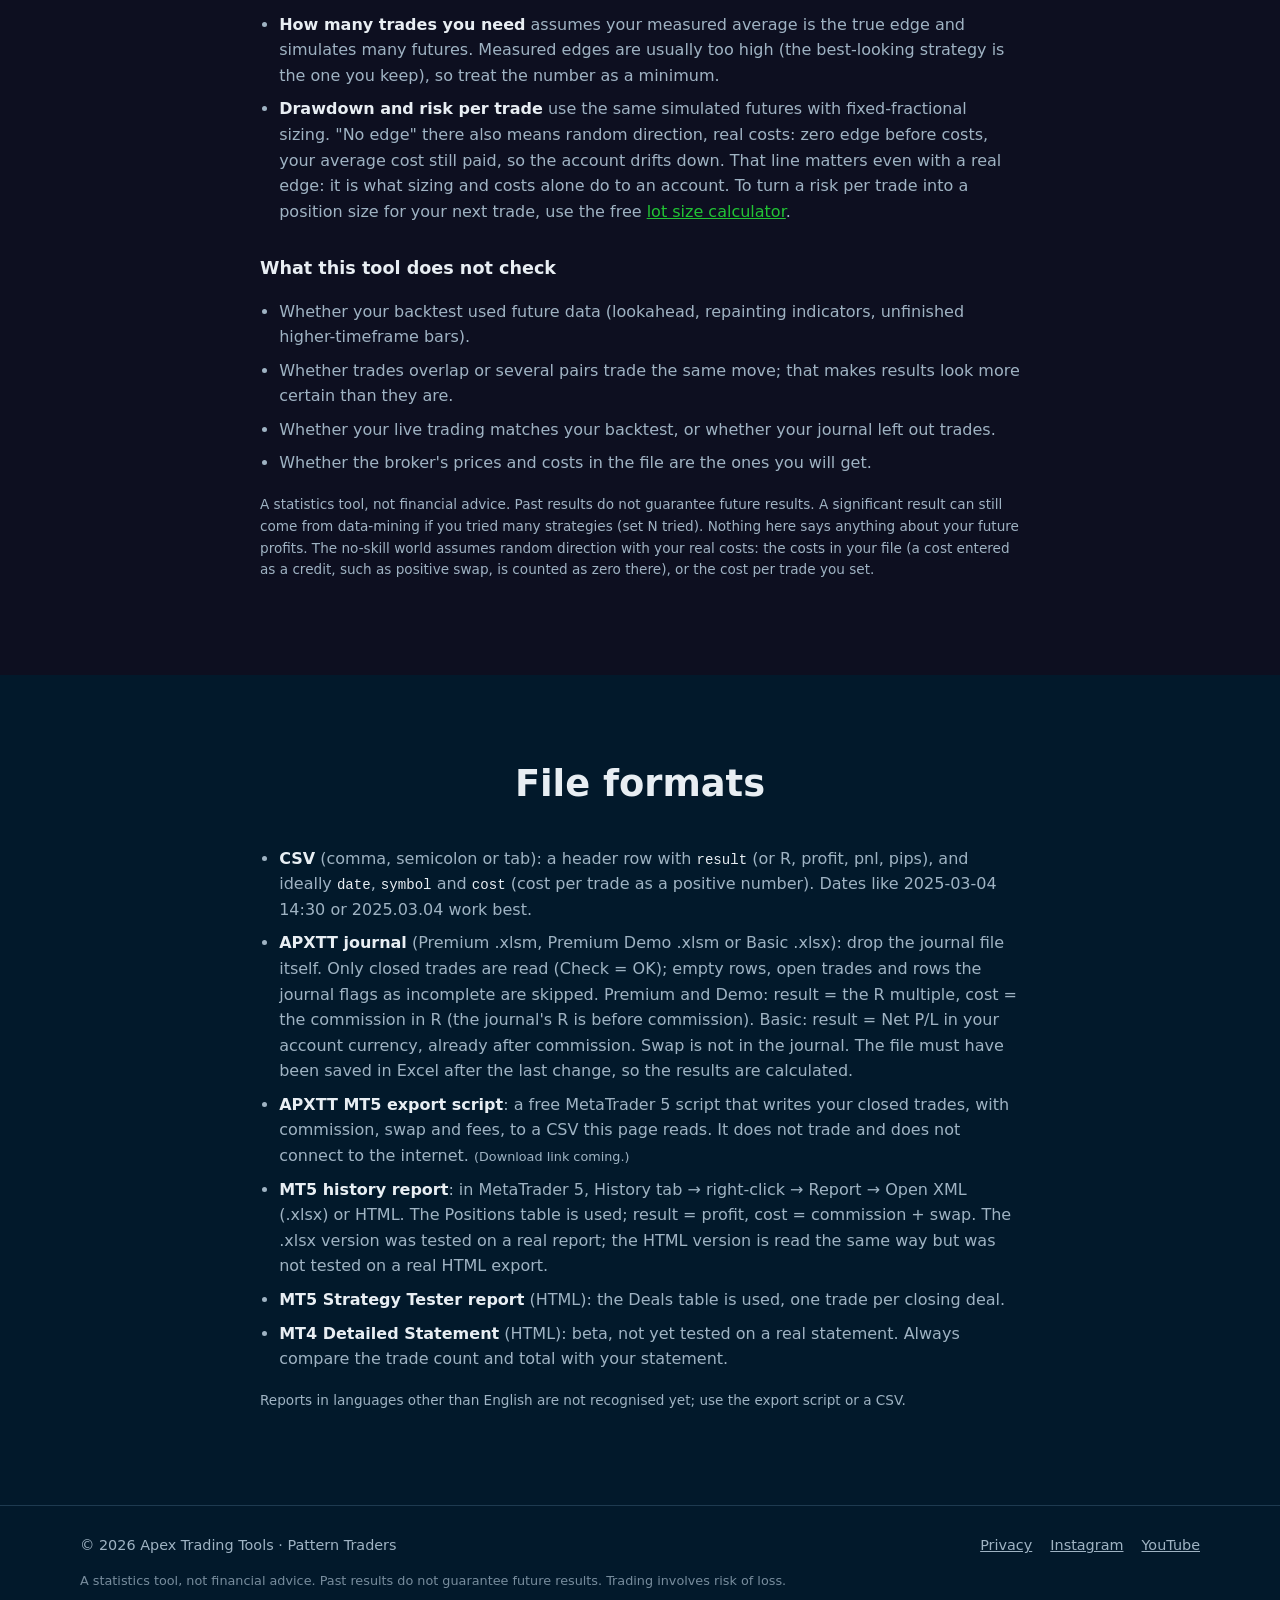
==== commit 377027ad: "Free lot size calculator (forex, gold, indices, crypto) + nav links Co-Authored-By: Claude Opus 5.5 " ====
--- a/edge-check.html
+++ b/edge-check.html
@@ -9,7 +9,7 @@
 <meta property="og:title" content="Is your edge real, or luck?">
 <meta property="og:description" content="Free statistics check for your trade history. Runs in your browser; nothing is uploaded.">
 <meta property="og:url" content="https://smatyi111.github.io/apextradingtools/edge-check.html">
-<link rel="stylesheet" href="styles.css?v=20261018b">
+<link rel="stylesheet" href="styles.css?v=20261028a">
 </head>
 <body>
 
@@ -31,6 +31,7 @@
       <a href="#check">Check</a>
       <a href="#read">How to read it</a>
       <a href="#formats">File formats</a>
+      <a href="lot-size-calculator.html">Lot Size Calculator</a>
     </nav>
   </div>
 </header>
@@ -165,7 +166,8 @@
         too high (the best-looking strategy is the one you keep), so treat the number as a minimum.</li>
       <li><strong>Drawdown and risk per trade</strong> use the same simulated futures with fixed-fractional sizing. "No edge" there also means random direction,
         real costs: zero edge before costs, your average cost still paid, so the account drifts down. That line matters even with a real
-        edge: it is what sizing and costs alone do to an account.</li>
+        edge: it is what sizing and costs alone do to an account. To turn a risk per trade into a position size for your next trade, use the free
+        <a href="lot-size-calculator.html">lot size calculator</a>.</li>
     </ul>
     <h3>What this tool does not check</h3>
     <ul class="steps">
--- a/styles.css
+++ b/styles.css
@@ -126,7 +126,7 @@
   .nav-inner { flex-direction: column; height: auto; padding: 10px 0 8px; gap: 6px; }
   .nav nav { gap: 16px; flex-wrap: wrap; justify-content: center; }
   .nav nav a { white-space: nowrap; font-size: 0.9rem; }
-  .nav nav a:nth-child(n+4) { display: none; }
+  .nav nav a:nth-child(n+5) { display: none; }
   .section { padding: 56px 0; }
 }
 
@@ -320,3 +320,81 @@
   .ec-teaser-text { display: none; }
   .ec-teaser strong { font-size: 0.95rem; }
 }
+
+/* ---------------------------------------------------------------- Lot Size Calculator (lot-size-calculator.html) */
+.ls-layout [hidden] { display: none !important; }
+.ls-hero { padding-bottom: 48px; }
+.ls-h1-sub { color: var(--text); font-size: clamp(1.05rem, 2.6vw, 1.3rem); margin: -6px 0 18px; }
+.ls-section { padding-top: 48px; }
+.ls-layout { display: grid; grid-template-columns: minmax(0, 1.1fr) minmax(0, 1fr); gap: 24px; align-items: start; }
+.ls-card { background: var(--panel); border: 1px solid var(--line); border-radius: var(--radius); padding: 20px; }
+.ls-inputs { display: flex; flex-direction: column; gap: 16px; }
+.ls-inputs label, .ls-field legend { display: flex; flex-direction: column; gap: 5px; font-size: 0.88rem; color: var(--muted); }
+.ls-field { border: 0; margin: 0; padding: 0; min-width: 0; display: flex; flex-direction: column; gap: 8px; }
+.ls-field legend { padding: 0; margin-bottom: 6px; }
+.ls-row2 { display: grid; grid-template-columns: 1fr 1fr; gap: 12px; }
+.ls-inputs input[type=number], .ls-inputs select { font: inherit; font-size: 1rem; color: var(--text); background: var(--ink);
+  border: 1px solid var(--line); border-radius: 8px; padding: 9px 10px; min-width: 0; width: 100%; }
+.ls-inputs input:focus-visible, .ls-inputs select:focus-visible { outline: 2px solid var(--green-hi); outline-offset: 1px; }
+.ls-seg { display: inline-flex; background: var(--ink); border: 1px solid var(--line); border-radius: 999px; padding: 3px; align-self: flex-start; }
+.ls-seg label { flex-direction: row; gap: 0; cursor: pointer; }
+.ls-seg input { position: absolute; opacity: 0; width: 1px; height: 1px; }
+.ls-seg span { padding: 5px 14px; border-radius: 999px; font-size: 0.86rem; color: var(--muted); }
+.ls-seg input:checked + span { background: var(--green); color: #fff; }
+.ls-seg input:focus-visible + span { outline: 2px solid var(--green-hi); outline-offset: 1px; }
+.ls-suffix { display: flex; align-items: center; gap: 8px; }
+.ls-suffix span { color: var(--text); font-weight: 600; min-width: 2.2em; }
+.ls-hint { font-size: 0.8rem; color: var(--muted) !important; margin: 2px 0 0; }
+.ls-rate-title { font-size: 0.88rem; color: var(--muted); }
+.ls-rate-line { display: flex; align-items: center; gap: 8px; color: var(--text); white-space: nowrap; }
+.ls-rate-line input { flex: 1 1 auto; }
+.ls-rate input.ls-need { border-color: #f5a623; box-shadow: 0 0 0 1px #f5a623; }
+.ls-fx { margin: -6px 0 0 !important; font-size: 0.8rem !important; }
+.ls-warn-text { color: #f5a623 !important; }
+.ls-link { font: inherit; color: var(--green-hi); background: none; border: 0; padding: 0; cursor: pointer; text-decoration: underline; }
+.ls-adv { margin: 0; }
+.ls-adv label { margin-top: 6px; }
+.ls-side { display: flex; flex-direction: column; gap: 18px; position: sticky; top: 84px; }
+.ls-result { border-color: var(--green); }
+.ls-label { text-transform: uppercase; letter-spacing: 0.14em; font-size: 0.75rem; margin: 0 !important; }
+.ls-big { font-size: clamp(2.2rem, 7vw, 3.2rem); font-weight: 800; color: var(--text) !important; margin: 0 0 14px !important; line-height: 1.15;
+  font-variant-numeric: tabular-nums; }
+.ls-big span { font-size: 1.1rem; font-weight: 600; color: var(--muted); }
+.ls-big-empty { color: var(--muted) !important; }
+.ls-table th, .ls-table td { padding: 8px 12px; font-size: 0.9rem; }
+.ls-table td { text-align: right; font-variant-numeric: tabular-nums; color: var(--text); }
+.ls-table tr:last-child th, .ls-table tr:last-child td { border-bottom: 0; }
+.ls-table { background: var(--ink); }
+.ls-sub { color: var(--muted); }
+.ls-alert { color: var(--text) !important; background: rgba(245, 166, 35, 0.1); border: 1px solid #f5a623; border-radius: 10px;
+  padding: 10px 14px; margin: 14px 0 0; font-size: 0.9rem; }
+.ls-alert strong { color: #f5a623; }
+.ls-errors { color: #f5a623; margin: 0; padding-left: 1.2rem; font-size: 0.9rem; }
+.ls-cta { background: var(--navy); border: 1px solid var(--line); border-radius: var(--radius); padding: 16px 18px; }
+.ls-cta p { margin: 0 0 10px; color: var(--muted); font-size: 0.9rem; }
+.ls-cta strong { color: var(--text); }
+.ls-cta-links { display: flex; flex-wrap: wrap; gap: 10px; }
+.ls-cta .btn { padding: 8px 18px; font-size: 0.9rem; }
+.ls-cta-fine { font-size: 0.78rem !important; margin: 0 !important; }
+.ls-privacy { max-width: 760px; margin: 22px auto 0; text-align: center; }
+.ls-conv th, .ls-conv td { padding: 10px 12px; font-size: 0.9rem; }
+.ls-conv td { color: var(--muted); }
+.ls-soon { background: var(--panel); border: 1px dashed var(--line); border-radius: var(--radius); padding: 20px; }
+.ls-soon-tag { color: #f5a623 !important; text-transform: uppercase; letter-spacing: 0.12em; font-size: 0.75rem; margin: 0 0 8px; }
+.ls-soon-toggle { display: flex; align-items: center; gap: 10px; flex-wrap: wrap; color: var(--muted); opacity: 0.7; cursor: not-allowed;
+  border: 1px solid var(--line); border-radius: 10px; padding: 10px 14px; margin-top: 6px; }
+.ls-soon-toggle input { width: 18px; height: 18px; }
+.ls-soon-badge { font-size: 0.72rem; font-weight: 800; letter-spacing: 0.06em; text-transform: uppercase; color: #f5a623;
+  border: 1px solid #f5a623; border-radius: 6px; padding: 2px 6px; }
+#faq h3 { margin: 26px 0 8px; }
+.ls-teaser-line { margin-top: 10px; }
+@media (max-width: 860px) {
+  .ls-layout { grid-template-columns: 1fr; }
+  .ls-side { position: static; }
+}
+@media (max-width: 420px) {
+  .ls-card { padding: 16px 14px; }
+  .ls-row2 { grid-template-columns: 1fr; }
+  .ls-table th, .ls-table td { padding: 7px 8px; font-size: 0.84rem; }
+  .ls-conv th, .ls-conv td { padding: 8px 6px; font-size: 0.8rem; }
+}
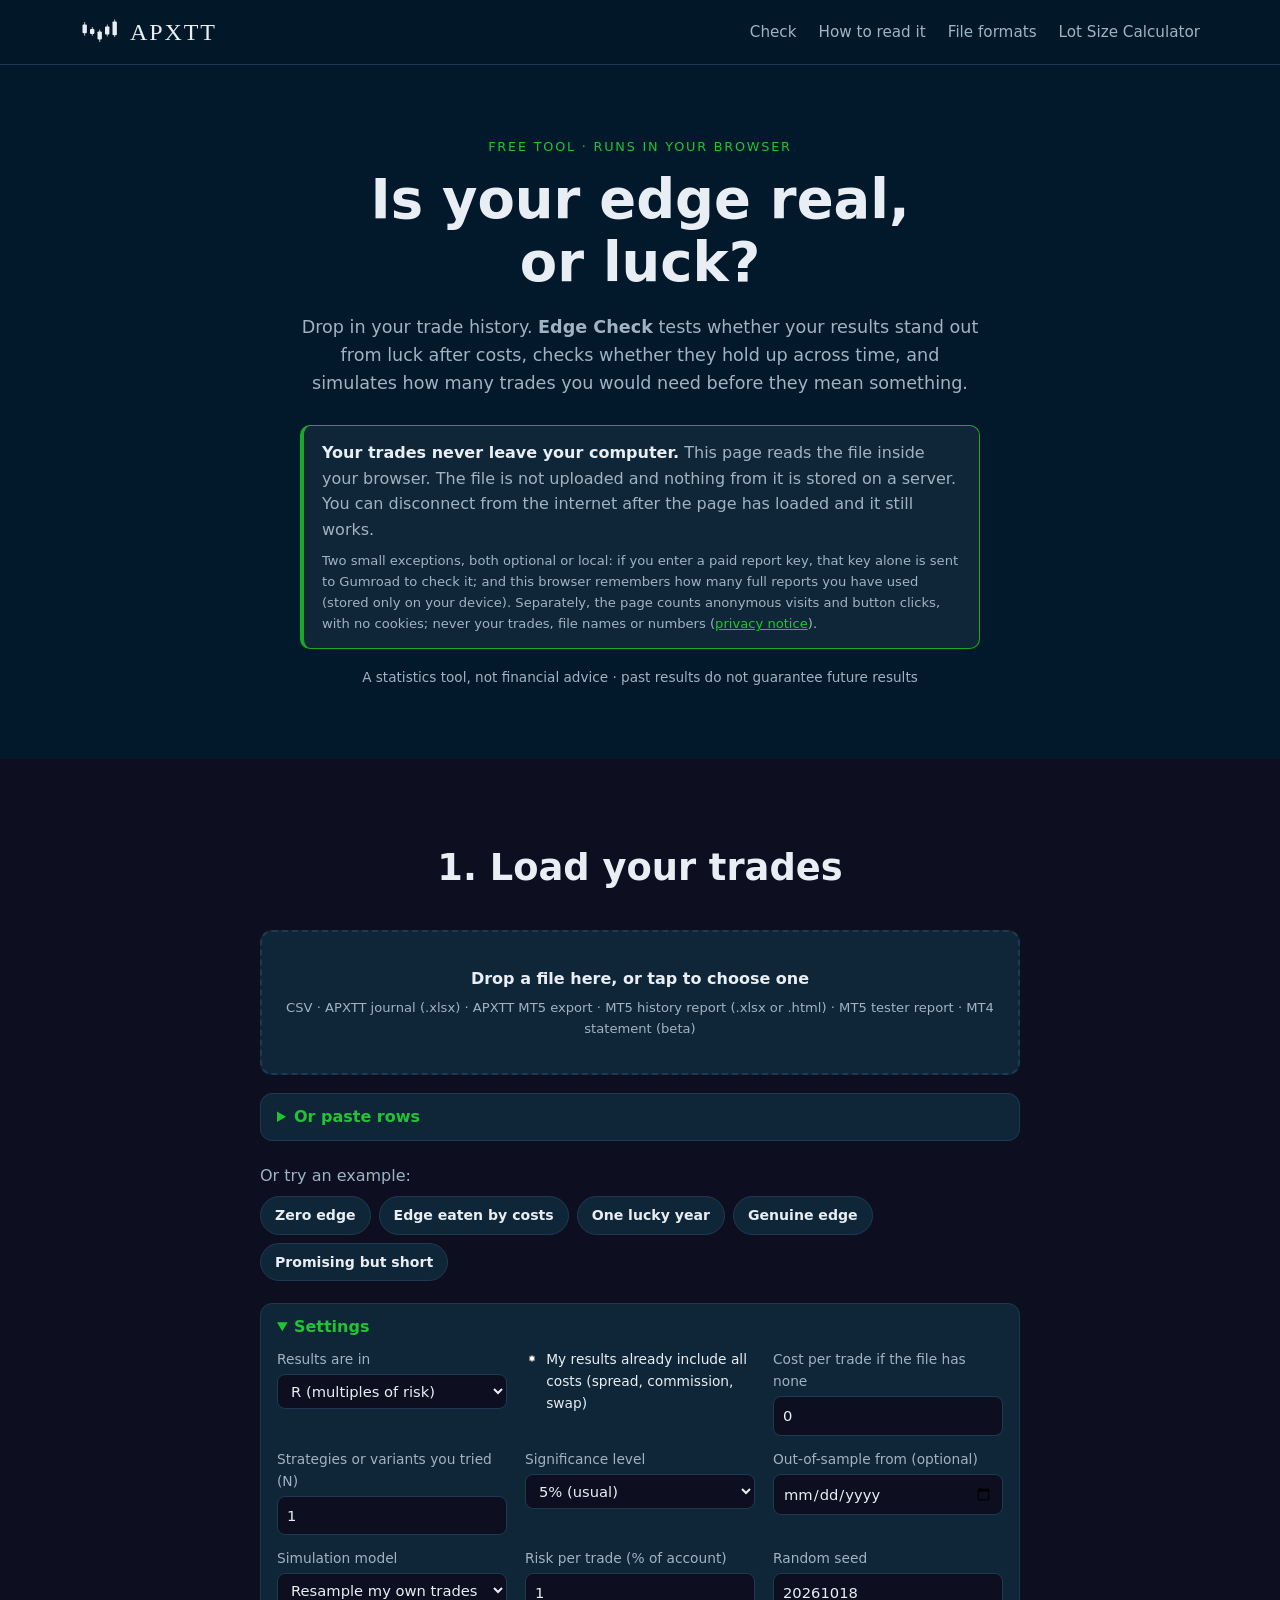
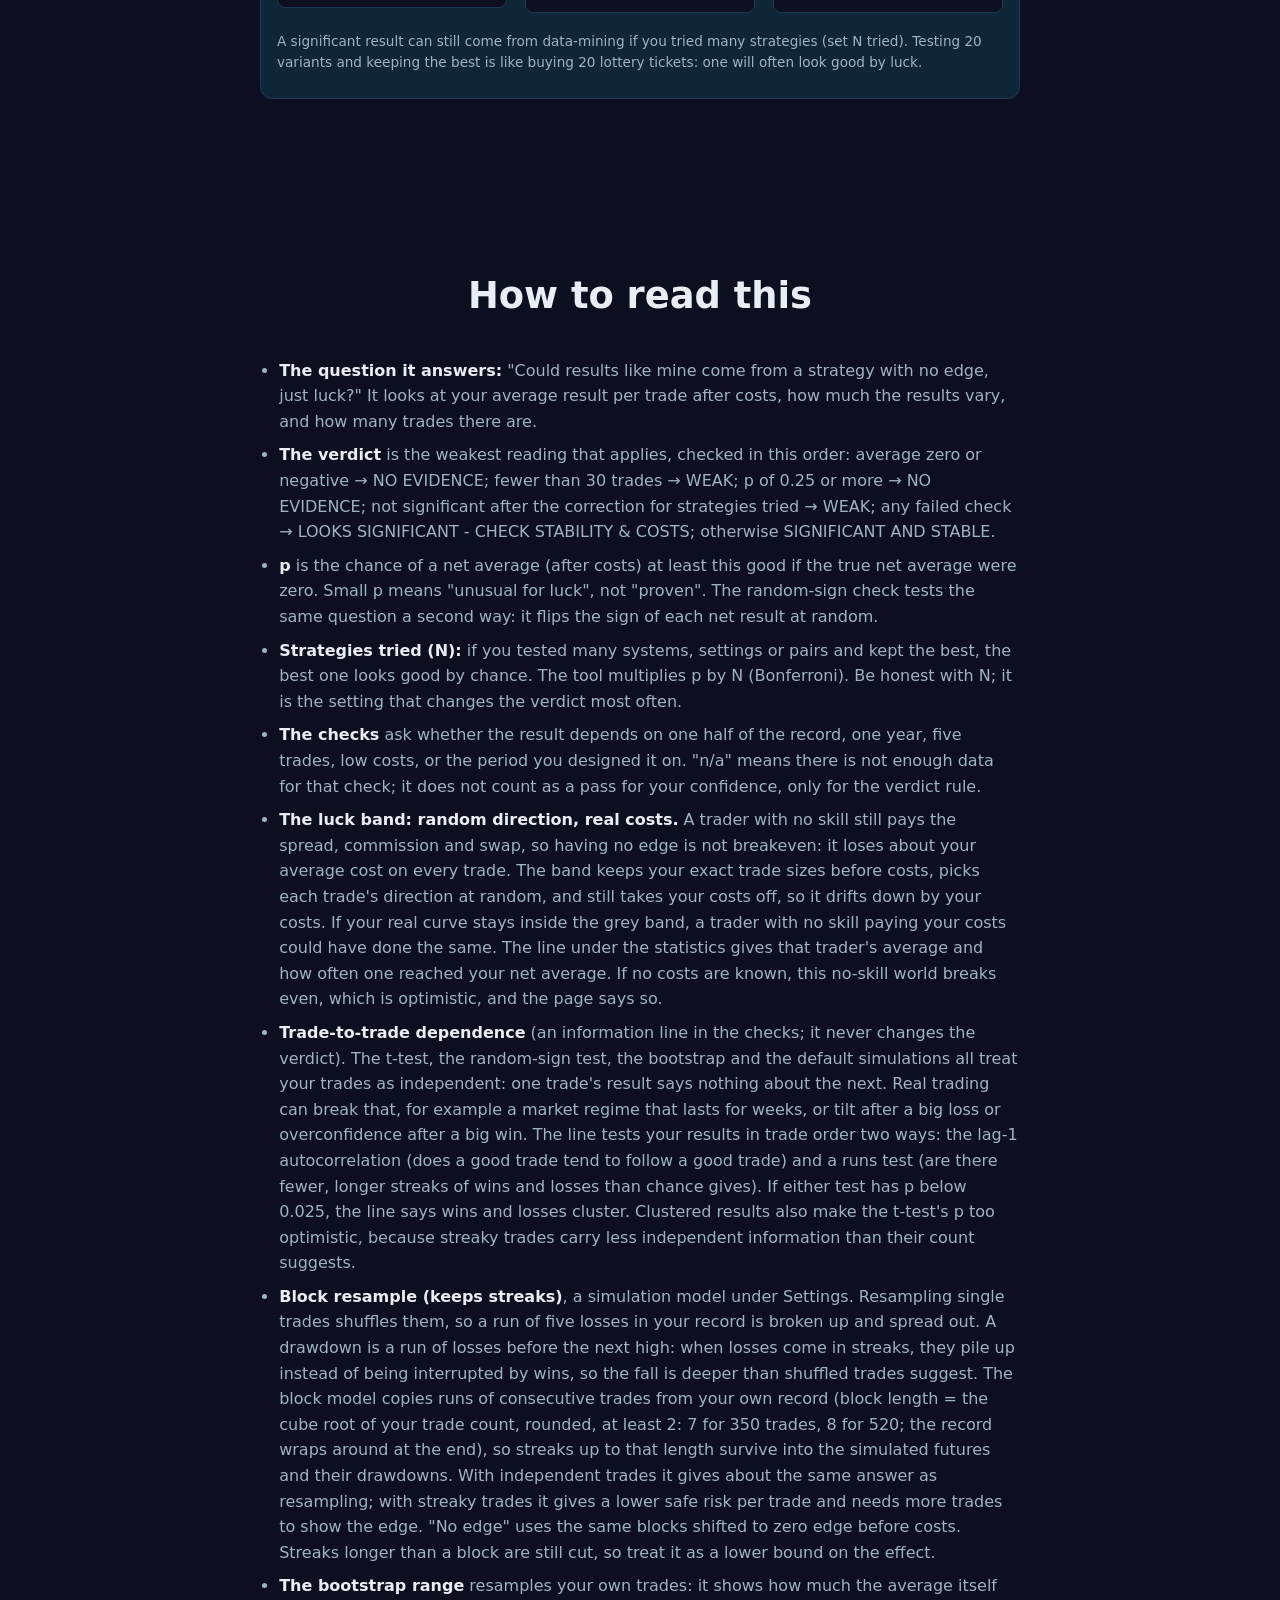
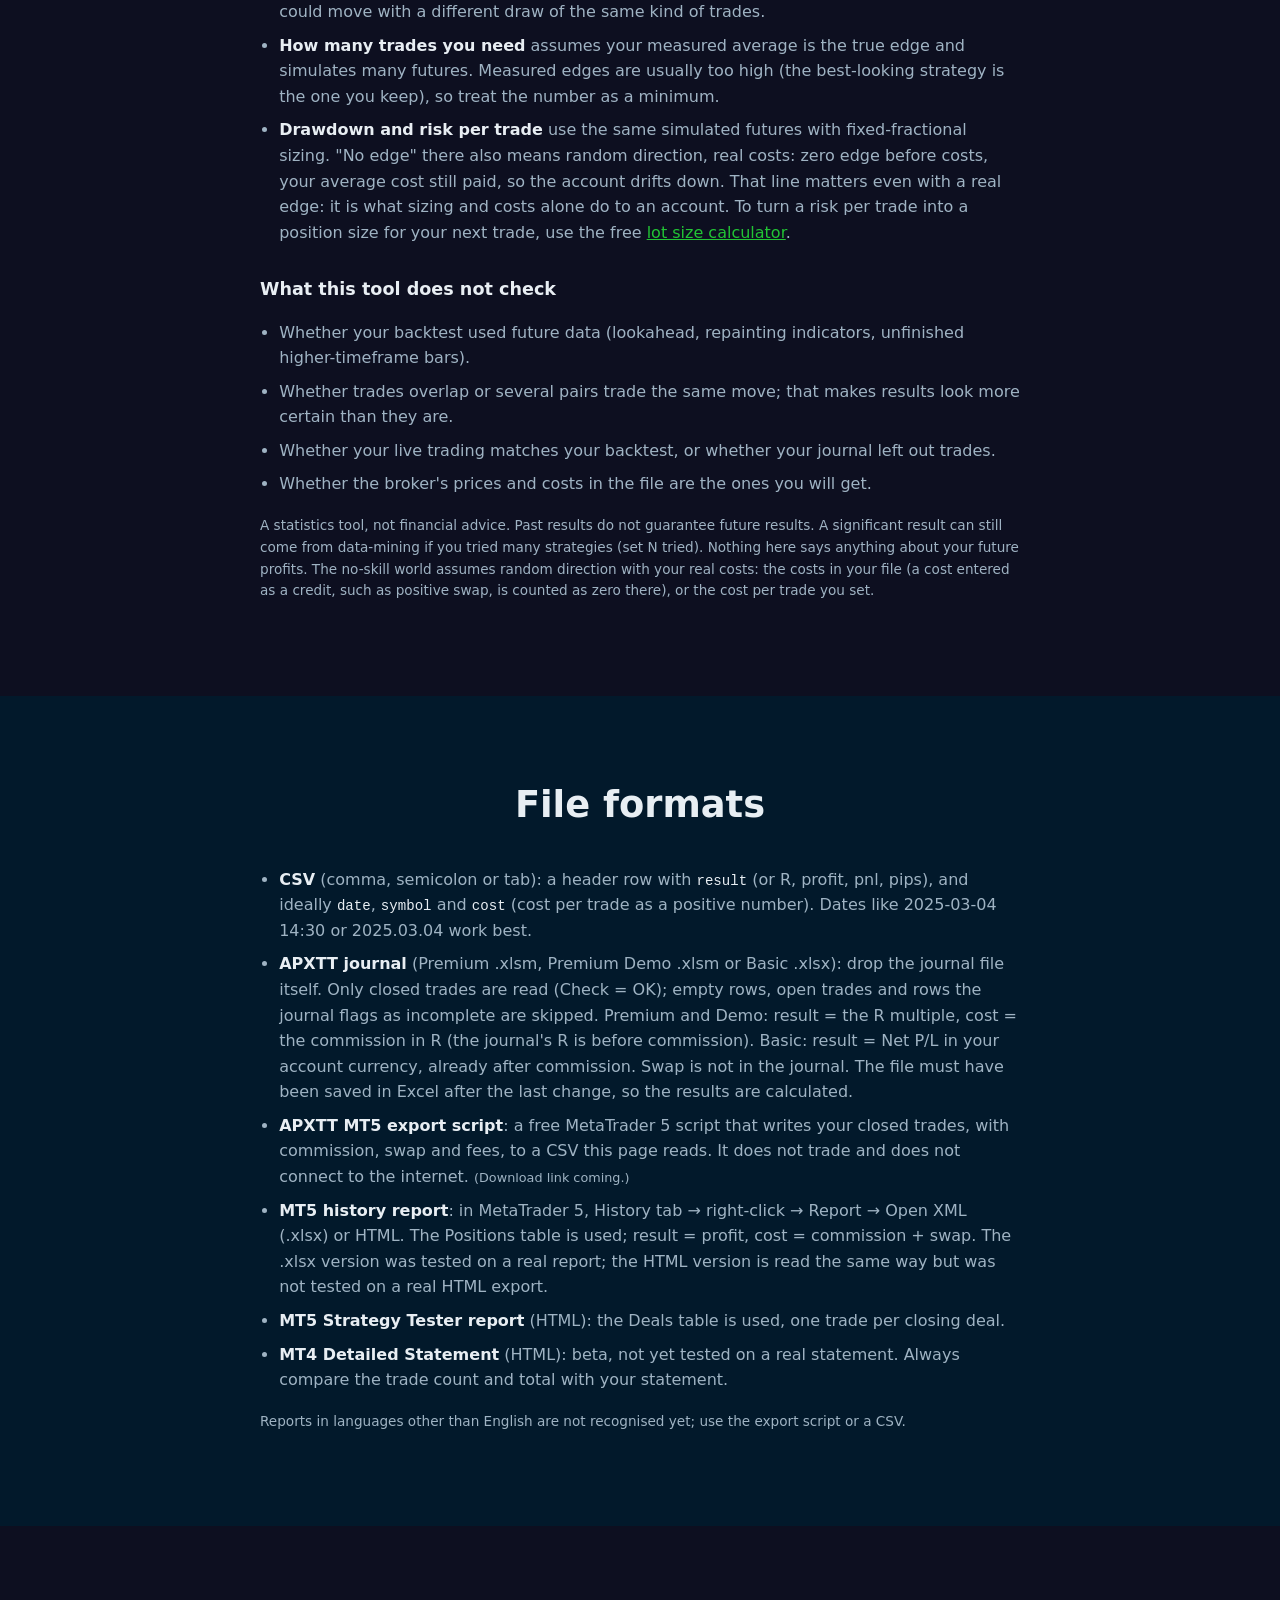
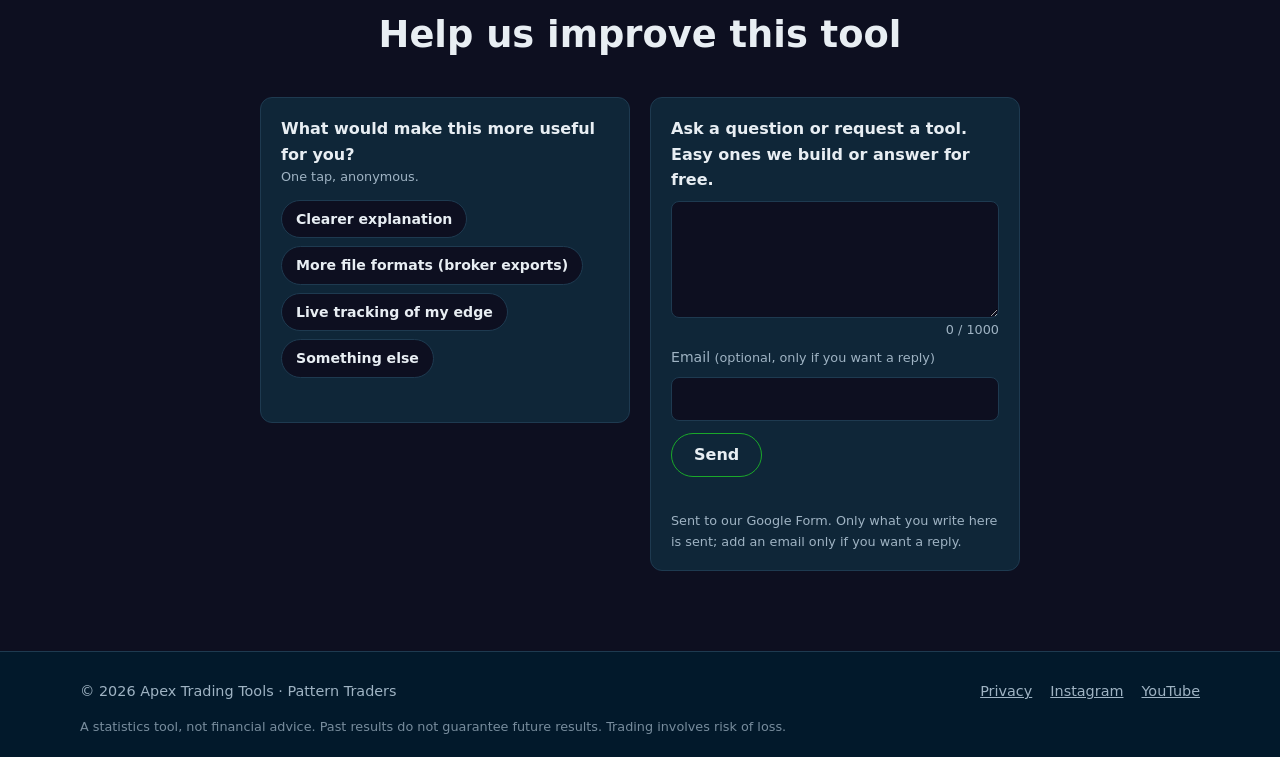
==== commit 706530f3: "Visit counts (GoatCounter, no cookies), poll + question box, privacy update Co-Authored-By: Claude O" ====
--- a/edge-check.html
+++ b/edge-check.html
@@ -4,12 +4,13 @@
 <meta charset="utf-8">
 <meta name="viewport" content="width=device-width, initial-scale=1">
 <title>Edge Check: is your trading edge real, or luck? (free, runs in your browser) | APXTT</title>
+<link rel="icon" href="data:image/svg+xml,%3Csvg xmlns='http://www.w3.org/2000/svg' viewBox='0 0 32 32'%3E%3Crect width='32' height='32' rx='6' fill='%2302192b'/%3E%3Cg fill='%231aa82a'%3E%3Crect x='5' y='10' width='4' height='9'/%3E%3Crect x='11' y='14' width='4' height='6'/%3E%3Crect x='17' y='9' width='4' height='9'/%3E%3Crect x='23' y='5' width='4' height='12'/%3E%3C/g%3E%3C/svg%3E">
 <meta name="description" content="Drop your MT5/MT4 trade history, your APXTT journal or a CSV. Edge Check tests whether your results stand out from luck, checks stability and costs, and simulates how many trades you need. Runs in your browser; nothing is uploaded.">
 <meta property="og:type" content="website">
 <meta property="og:title" content="Is your edge real, or luck?">
 <meta property="og:description" content="Free statistics check for your trade history. Runs in your browser; nothing is uploaded.">
 <meta property="og:url" content="https://smatyi111.github.io/apextradingtools/edge-check.html">
-<link rel="stylesheet" href="styles.css?v=20261028a">
+<link rel="stylesheet" href="styles.css?v=20261029a">
 </head>
 <body>
 
@@ -31,7 +32,7 @@
       <a href="#check">Check</a>
       <a href="#read">How to read it</a>
       <a href="#formats">File formats</a>
-      <a href="lot-size-calculator.html">Lot Size Calculator</a>
+      <a href="lot-size-calculator.html" data-goatcounter-click="nav-lot-size">Lot Size Calculator</a>
     </nav>
   </div>
 </header>
@@ -44,11 +45,12 @@
     <p class="lead">Drop in your trade history. <strong>Edge Check</strong> tests whether your results stand out from luck after
       costs, checks whether they hold up across time, and simulates how many trades you would need before they mean something.</p>
     <div class="ec-privacy" role="note">
-      <strong>Your trades never leave your computer.</strong> This page reads the file inside your browser. Nothing is
-      uploaded, nothing is stored on a server, and there is no analytics or tracking on this page. You can disconnect from
-      the internet after the page has loaded and it still works.
+      <strong>Your trades never leave your computer.</strong> This page reads the file inside your browser. The file is not
+      uploaded and nothing from it is stored on a server. You can disconnect from the internet after the page has loaded and it still works.
       <span class="ec-privacy-small">Two small exceptions, both optional or local: if you enter a paid report key, that key alone is
-      sent to Gumroad to check it; and this browser remembers how many full reports you have used (stored only on your device).</span>
+      sent to Gumroad to check it; and this browser remembers how many full reports you have used (stored only on your device).
+      Separately, the page counts anonymous visits and button clicks, with no cookies; never your trades, file names or numbers
+      (<a href="privacy.html">privacy notice</a>).</span>
     </div>
     <p class="fine">A statistics tool, not financial advice &middot; past results do not guarantee future results</p>
   </div>
@@ -202,6 +204,8 @@
     <p class="fine">Reports in languages other than English are not recognised yet; use the export script or a CSV.</p>
   </div>
 </section>
+
+<section id="feedback" class="section fb" data-fb-page="edge-check" hidden></section>
 </main>
 
 <footer class="footer">
@@ -209,13 +213,16 @@
     <span>&copy; 2026 Apex Trading Tools &middot; Pattern Traders</span>
     <span class="social">
       <a href="privacy.html">Privacy</a>
-      <a href="https://www.instagram.com/apextradingtools/" rel="noopener">Instagram</a>
-      <a href="https://www.youtube.com/@apxtttools" rel="noopener">YouTube</a>
+      <a href="https://www.instagram.com/apextradingtools/" rel="noopener" data-goatcounter-click="out-instagram">Instagram</a>
+      <a href="https://www.youtube.com/@apxtttools" rel="noopener" data-goatcounter-click="out-youtube">YouTube</a>
     </span>
   </div>
   <p class="wrap disclaimer">A statistics tool, not financial advice. Past results do not guarantee future results. Trading involves risk of loss.</p>
 </footer>
 <script src="js/edge-check-examples.js?v=20261018a"></script>
-<script src="js/edge-check.js?v=20261018b"></script>
+<script src="js/edge-check.js?v=20261029a"></script>
+<script src="js/feedback.js?v=20261029a"></script>
+<!-- Anonymous visit counts without cookies (GoatCounter, see privacy.html). The endpoint is set here only; change it if the account code differs. -->
+<script data-goatcounter="https://apxtt.goatcounter.com/count" async src="//gc.zgo.at/count.js"></script>
 </body>
 </html>
--- a/styles.css
+++ b/styles.css
@@ -398,3 +398,33 @@
   .ls-table th, .ls-table td { padding: 7px 8px; font-size: 0.84rem; }
   .ls-conv th, .ls-conv td { padding: 8px 6px; font-size: 0.8rem; }
 }
+
+/* ---------------------------------------------------------------- feedback widget (js/feedback.js) */
+.fb[hidden] { display: none; }
+.fb-grid { display: grid; grid-template-columns: repeat(auto-fit, minmax(280px, 1fr)); gap: 20px; align-items: start; }
+.fb-card { background: var(--panel); border: 1px solid var(--line); border-radius: var(--radius); padding: 18px 20px; margin: 0; }
+.fb-card p { margin: 0; }
+.fb-q { display: block; color: var(--text) !important; font-weight: 600; margin: 0 0 4px; }
+.fb-sub, .fb-count, .fb-notice { font-size: 0.8rem; color: var(--muted); }
+.fb-opts { display: flex; flex-wrap: wrap; gap: 8px; margin: 12px 0 4px; }
+.fb-opt { font: inherit; font-size: 0.88rem; font-weight: 600; color: var(--text); background: var(--ink); border: 1px solid var(--line);
+  border-radius: 999px; padding: 7px 14px; cursor: pointer; }
+.fb-opt:hover:not(:disabled) { border-color: var(--green); }
+.fb-opt:disabled { cursor: default; opacity: 0.55; }
+.fb-opt[aria-pressed="true"] { background: var(--green); border-color: var(--green); color: #fff; opacity: 1; }
+.fb-opt:focus-visible, .fb-send:focus-visible { outline: 2px solid var(--green-hi); outline-offset: 2px; }
+.fb-thanks { color: var(--green-hi) !important; font-weight: 600; min-height: 1.4em; }
+.fb-ask textarea, .fb-ask input { display: block; width: 100%; font: inherit; font-size: 0.95rem; color: var(--text); background: var(--ink);
+  border: 1px solid var(--line); border-radius: 8px; padding: 9px 10px; margin-top: 8px; }
+.fb-ask textarea { resize: vertical; min-height: 96px; }
+.fb-ask textarea:focus-visible, .fb-ask input:focus-visible { outline: 2px solid var(--green-hi); outline-offset: 1px; }
+.fb-count { text-align: right; margin-top: 2px !important; }
+.fb-email-label { display: block; font-size: 0.88rem; color: var(--muted); margin-top: 6px; }
+.fb-email-label span { font-size: 0.8rem; }
+.fb-row { margin-top: 12px !important; }
+.fb-send { font: inherit; font-weight: 600; padding: 8px 22px; cursor: pointer; background: transparent; }
+.fb-send:disabled { opacity: 0.6; cursor: default; }
+.fb-status { min-height: 1.4em; margin-top: 8px !important; font-size: 0.9rem; color: var(--text); }
+.fb-warn { color: #f5a623 !important; }
+.fb-ok { color: var(--green-hi) !important; font-weight: 600; }
+.fb-notice { margin-top: 6px !important; }
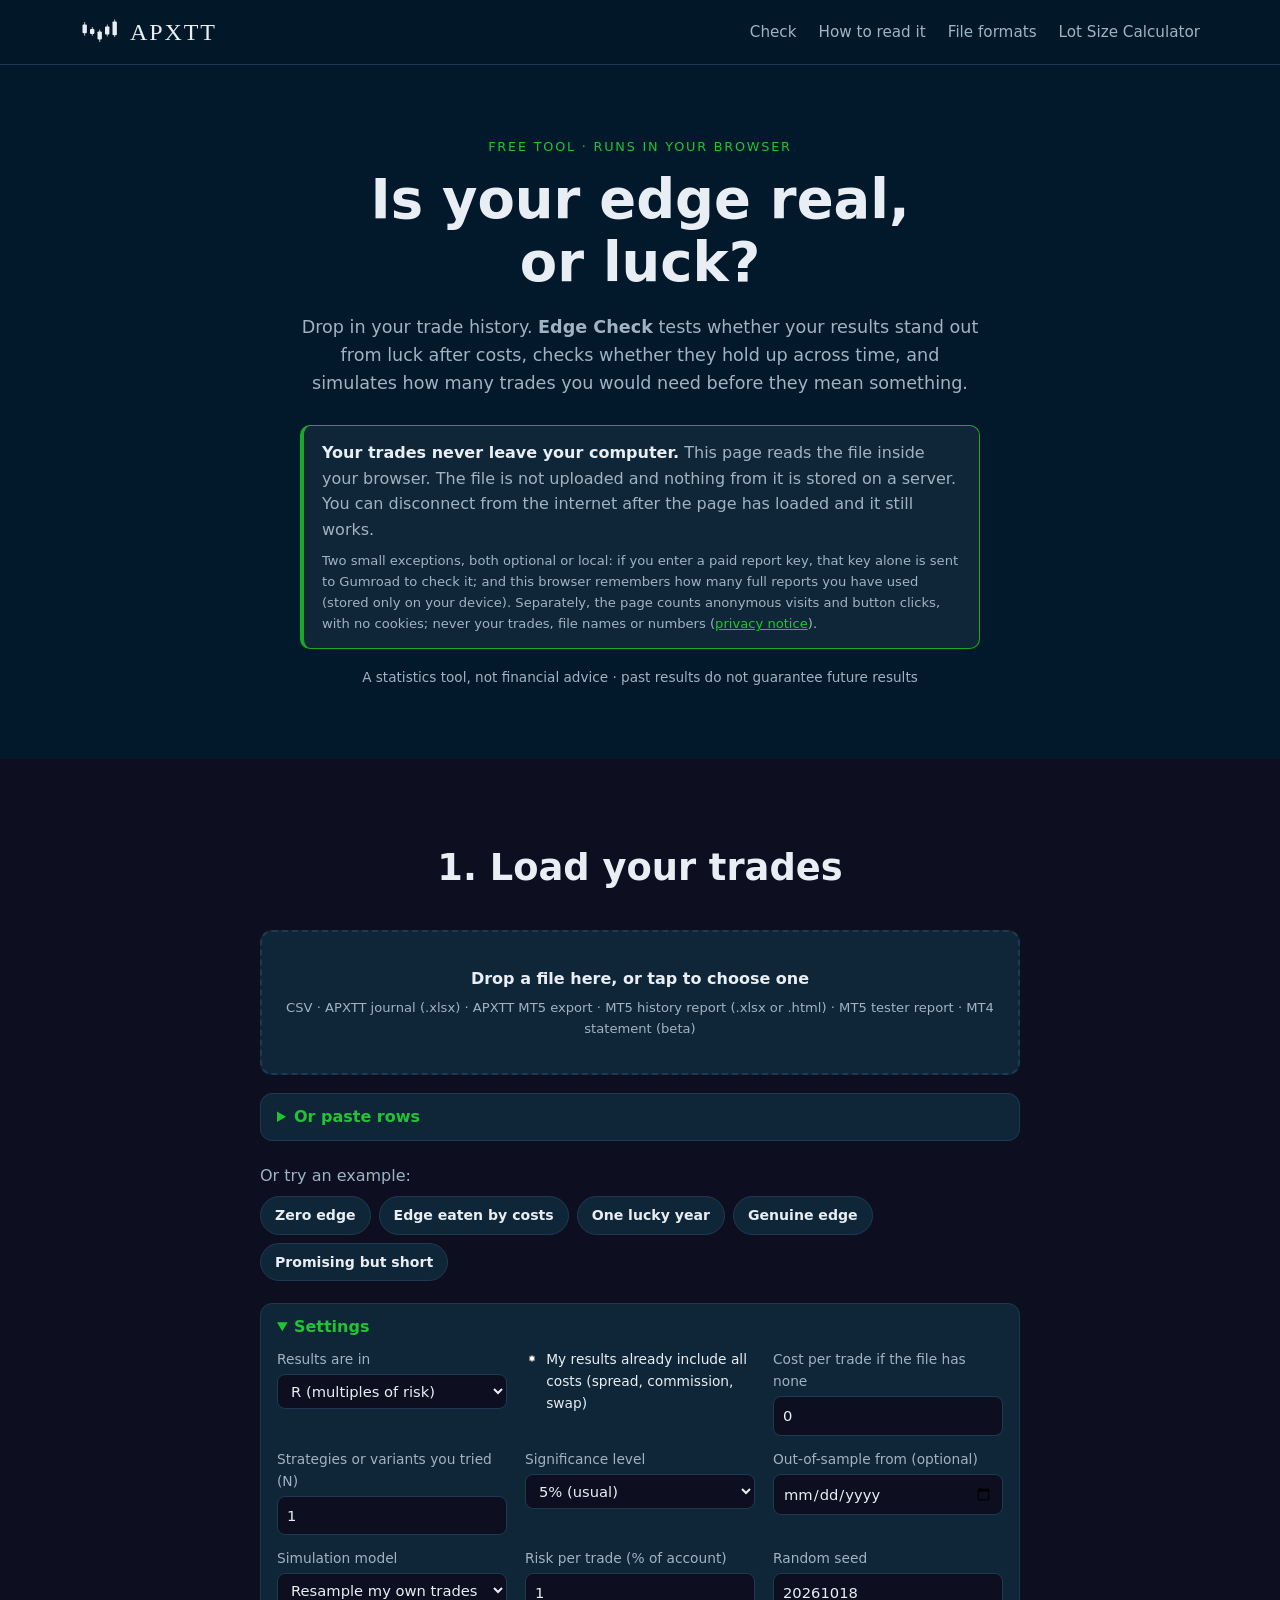
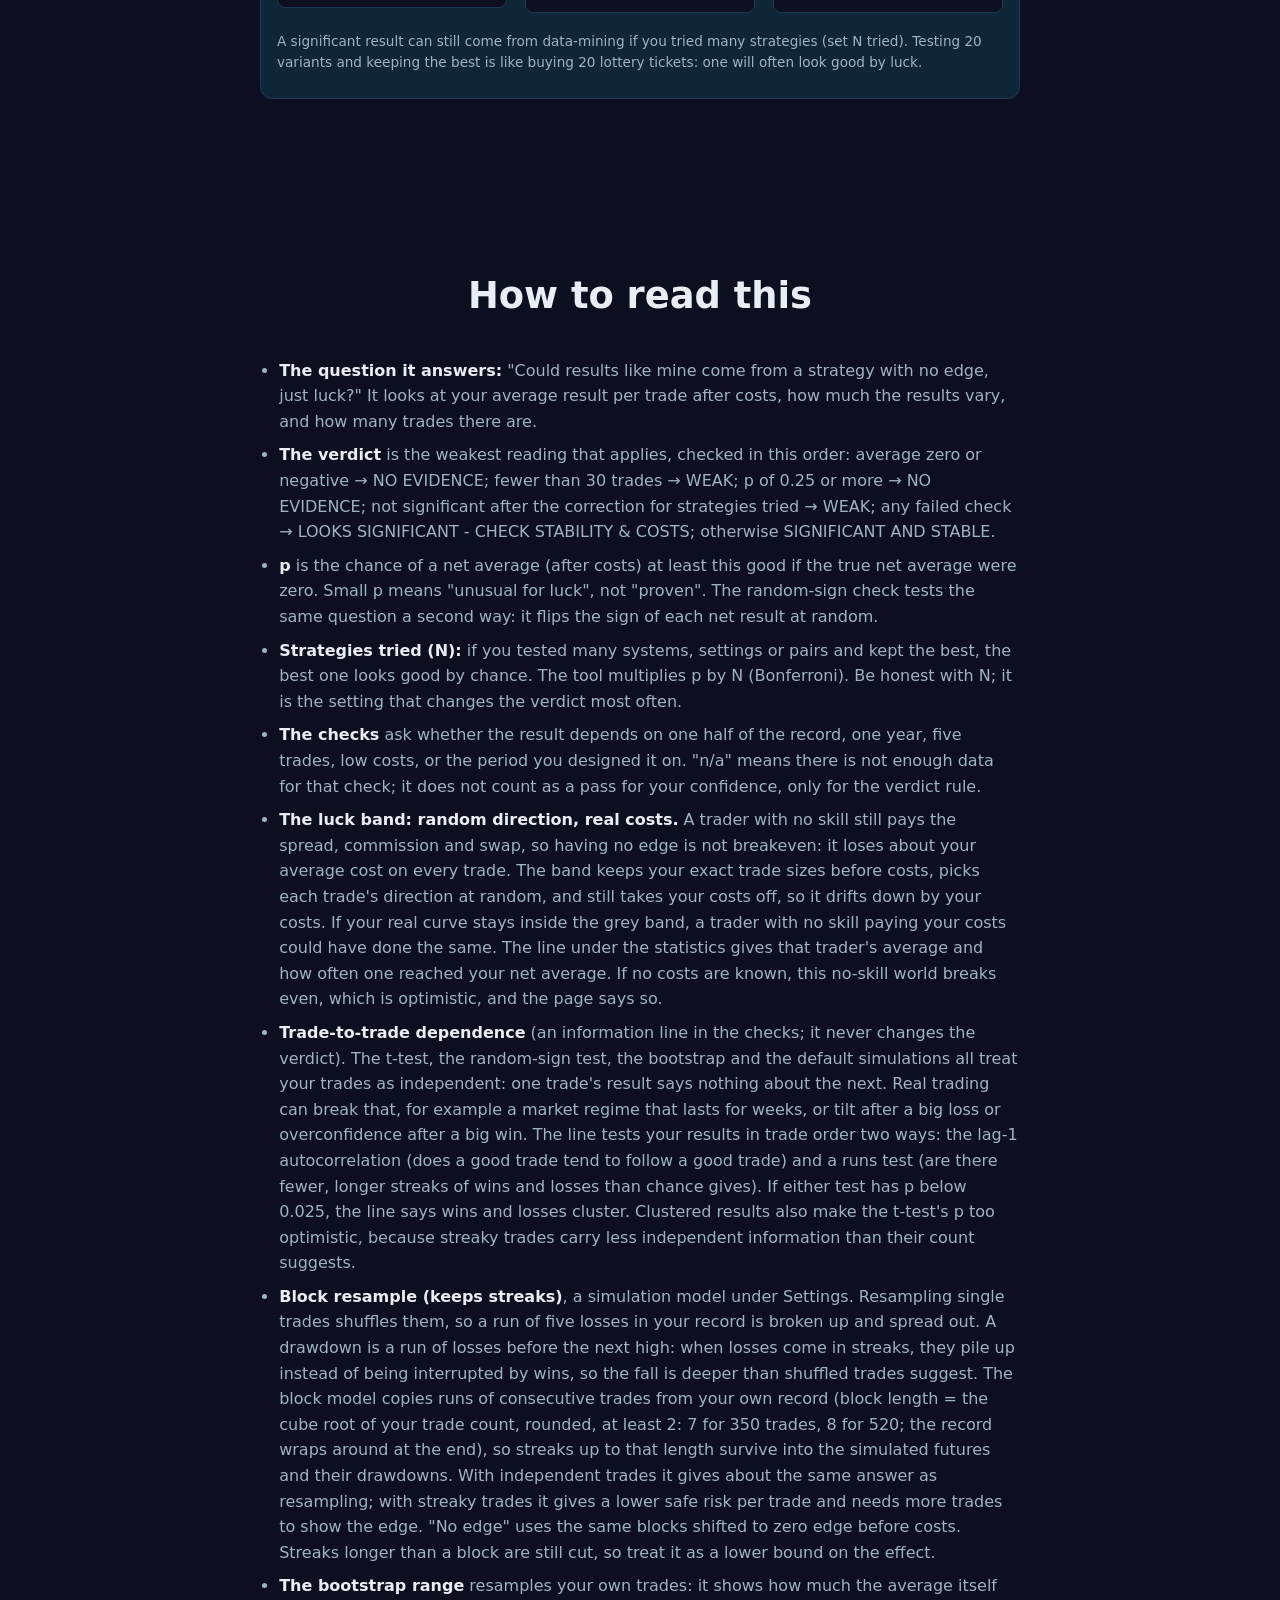
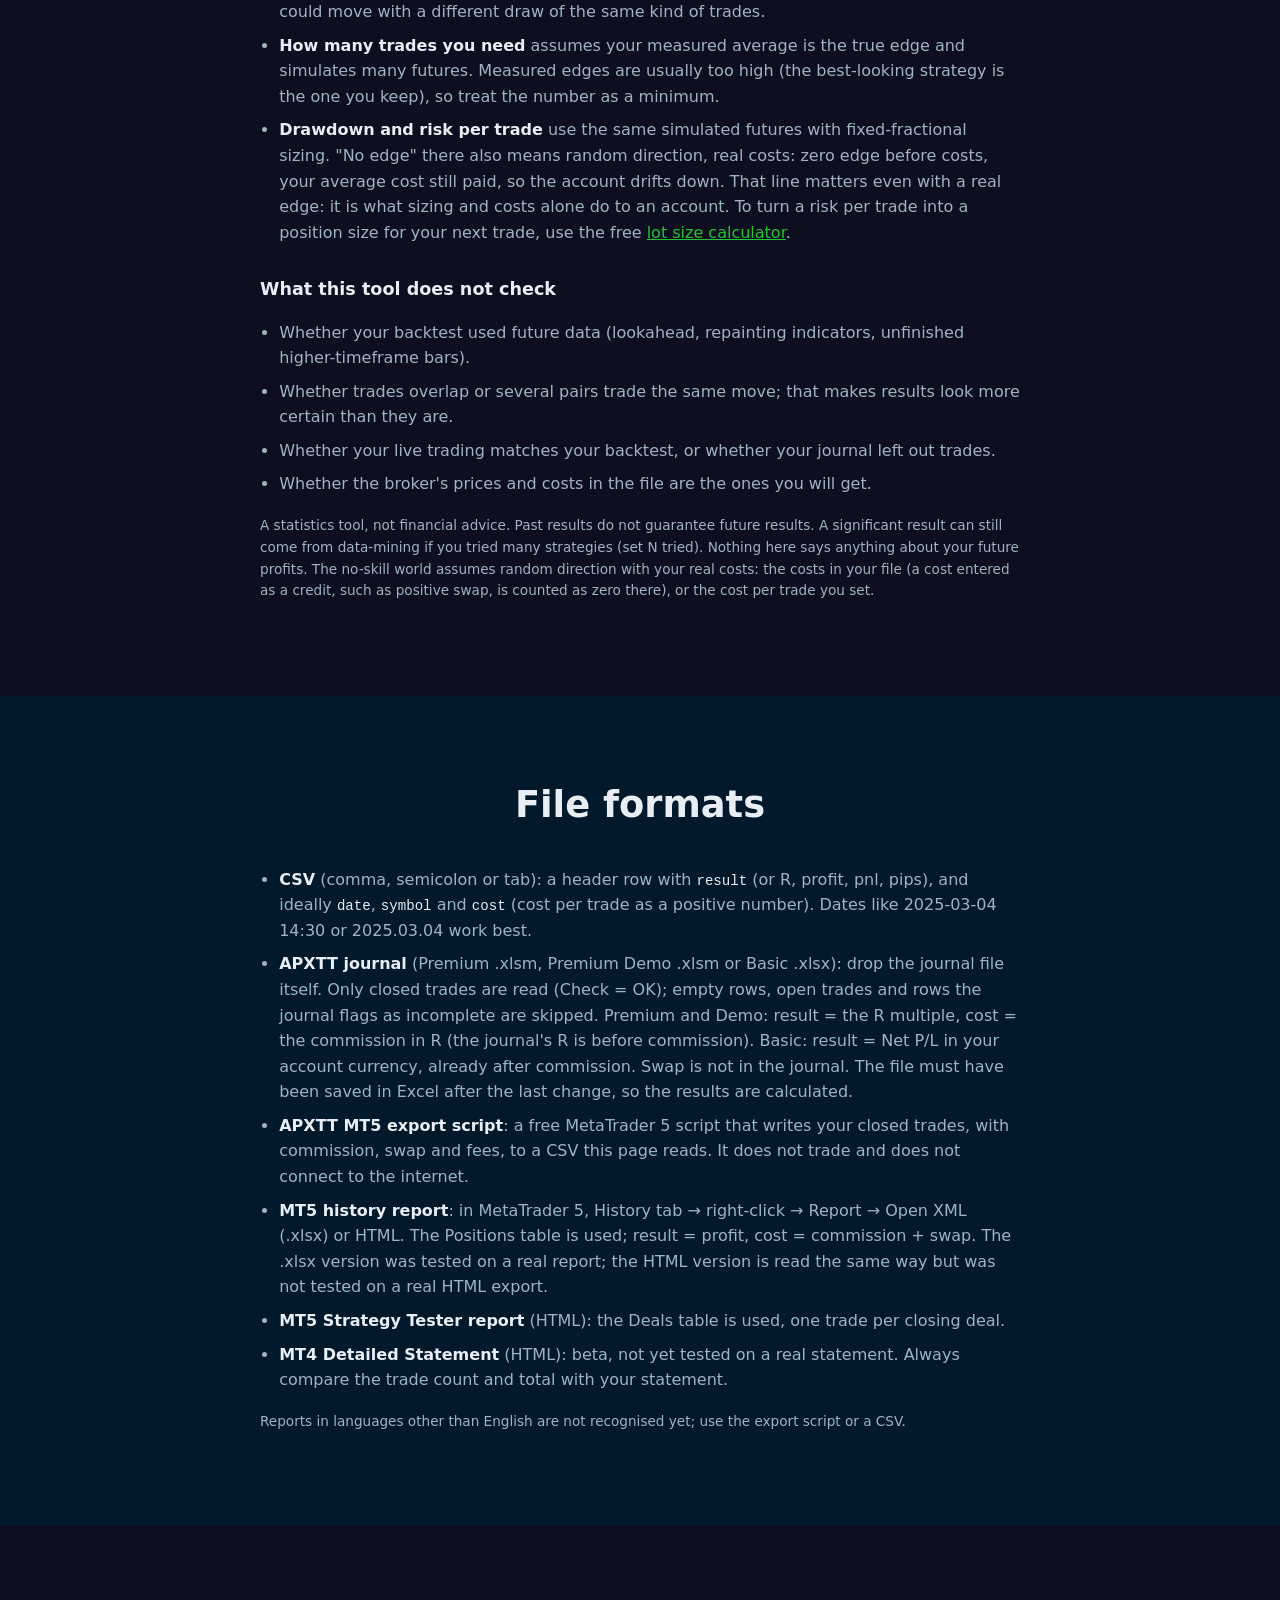
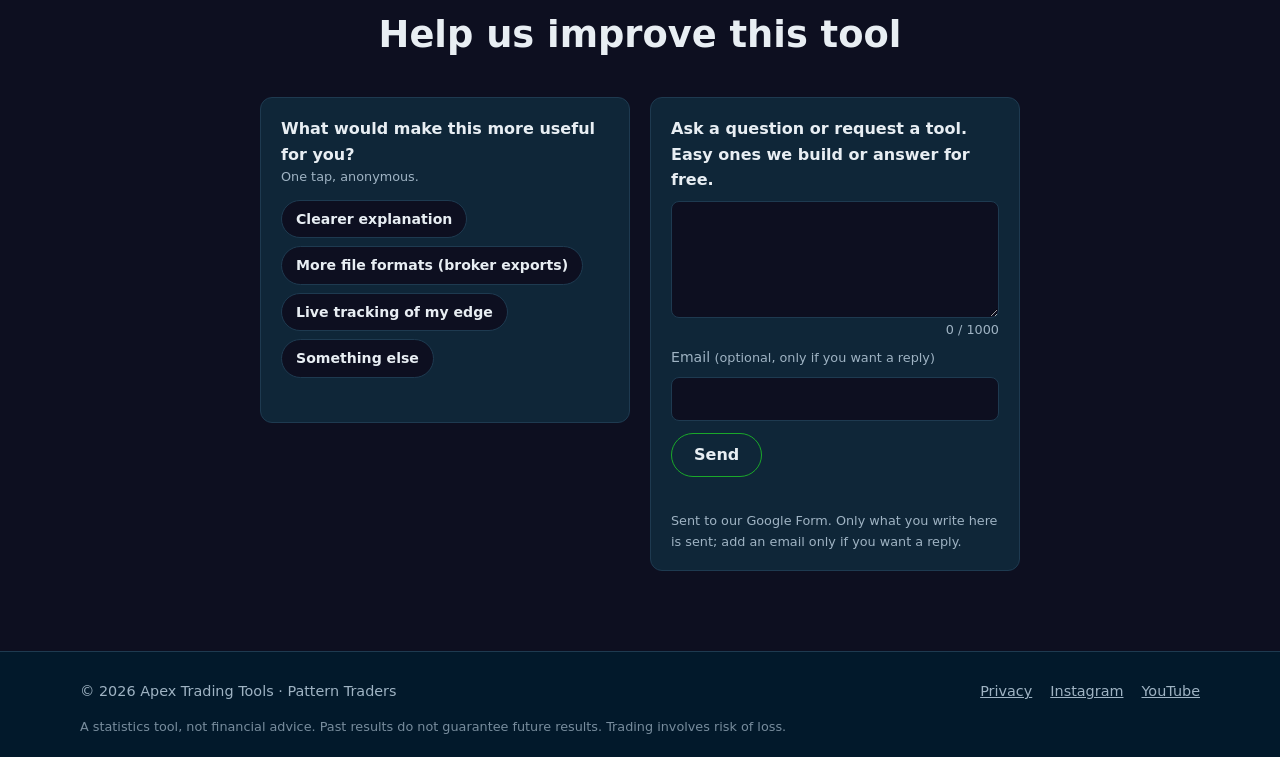
==== commit bbd6d36a: "Calculator leads with save-the-fee; stale labels removed Co-Authored-By: Claude Opus 5.5 <noreply@an" ====
--- a/edge-check.html
+++ b/edge-check.html
@@ -195,7 +195,7 @@
         the commission in R (the journal's R is before commission). Basic: result = Net P/L in your account currency, already after commission.
         Swap is not in the journal. The file must have been saved in Excel after the last change, so the results are calculated.</li>
       <li><strong>APXTT MT5 export script</strong>: a free MetaTrader 5 script that writes your closed trades, with commission, swap and fees, to a CSV this page reads.
-        It does not trade and does not connect to the internet. <span class="live-sub">(Download link coming.)</span></li>
+        It does not trade and does not connect to the internet.</li>
       <li><strong>MT5 history report</strong>: in MetaTrader 5, History tab &rarr; right-click &rarr; Report &rarr; Open XML (.xlsx) or HTML. The Positions table is used;
         result = profit, cost = commission + swap. The .xlsx version was tested on a real report; the HTML version is read the same way but was not tested on a real HTML export.</li>
       <li><strong>MT5 Strategy Tester report</strong> (HTML): the Deals table is used, one trade per closing deal.</li>
--- a/styles.css
+++ b/styles.css
@@ -369,6 +369,9 @@
 .ls-alert { color: var(--text) !important; background: rgba(245, 166, 35, 0.1); border: 1px solid #f5a623; border-radius: 10px;
   padding: 10px 14px; margin: 14px 0 0; font-size: 0.9rem; }
 .ls-alert strong { color: #f5a623; }
+.ls-next { margin: 14px 0 0; padding: 10px 14px; border: 1px solid var(--line); border-radius: 10px; font-size: 0.9rem; }
+.ls-next-link { font-weight: 700; }
+.ls-next .ls-sub { display: block; margin-top: 4px; font-size: 0.82rem; }
 .ls-errors { color: #f5a623; margin: 0; padding-left: 1.2rem; font-size: 0.9rem; }
 .ls-cta { background: var(--navy); border: 1px solid var(--line); border-radius: var(--radius); padding: 16px 18px; }
 .ls-cta p { margin: 0 0 10px; color: var(--muted); font-size: 0.9rem; }
@@ -428,3 +431,8 @@
 .fb-warn { color: #f5a623 !important; }
 .fb-ok { color: var(--green-hi) !important; font-weight: 600; }
 .fb-notice { margin-top: 6px !important; }
+
+/* by-hand comparison (owner 2026-11-04: compare to doing it by hand) */
+.compare.byhand th, .compare.byhand td { text-align: left; vertical-align: top; width: 50%; }
+.compare.byhand td:first-child { color: var(--muted, #9aa7b4); }
+@media (max-width: 560px) { .compare.byhand th, .compare.byhand td { padding: 10px 8px; font-size: 0.9rem; } }
